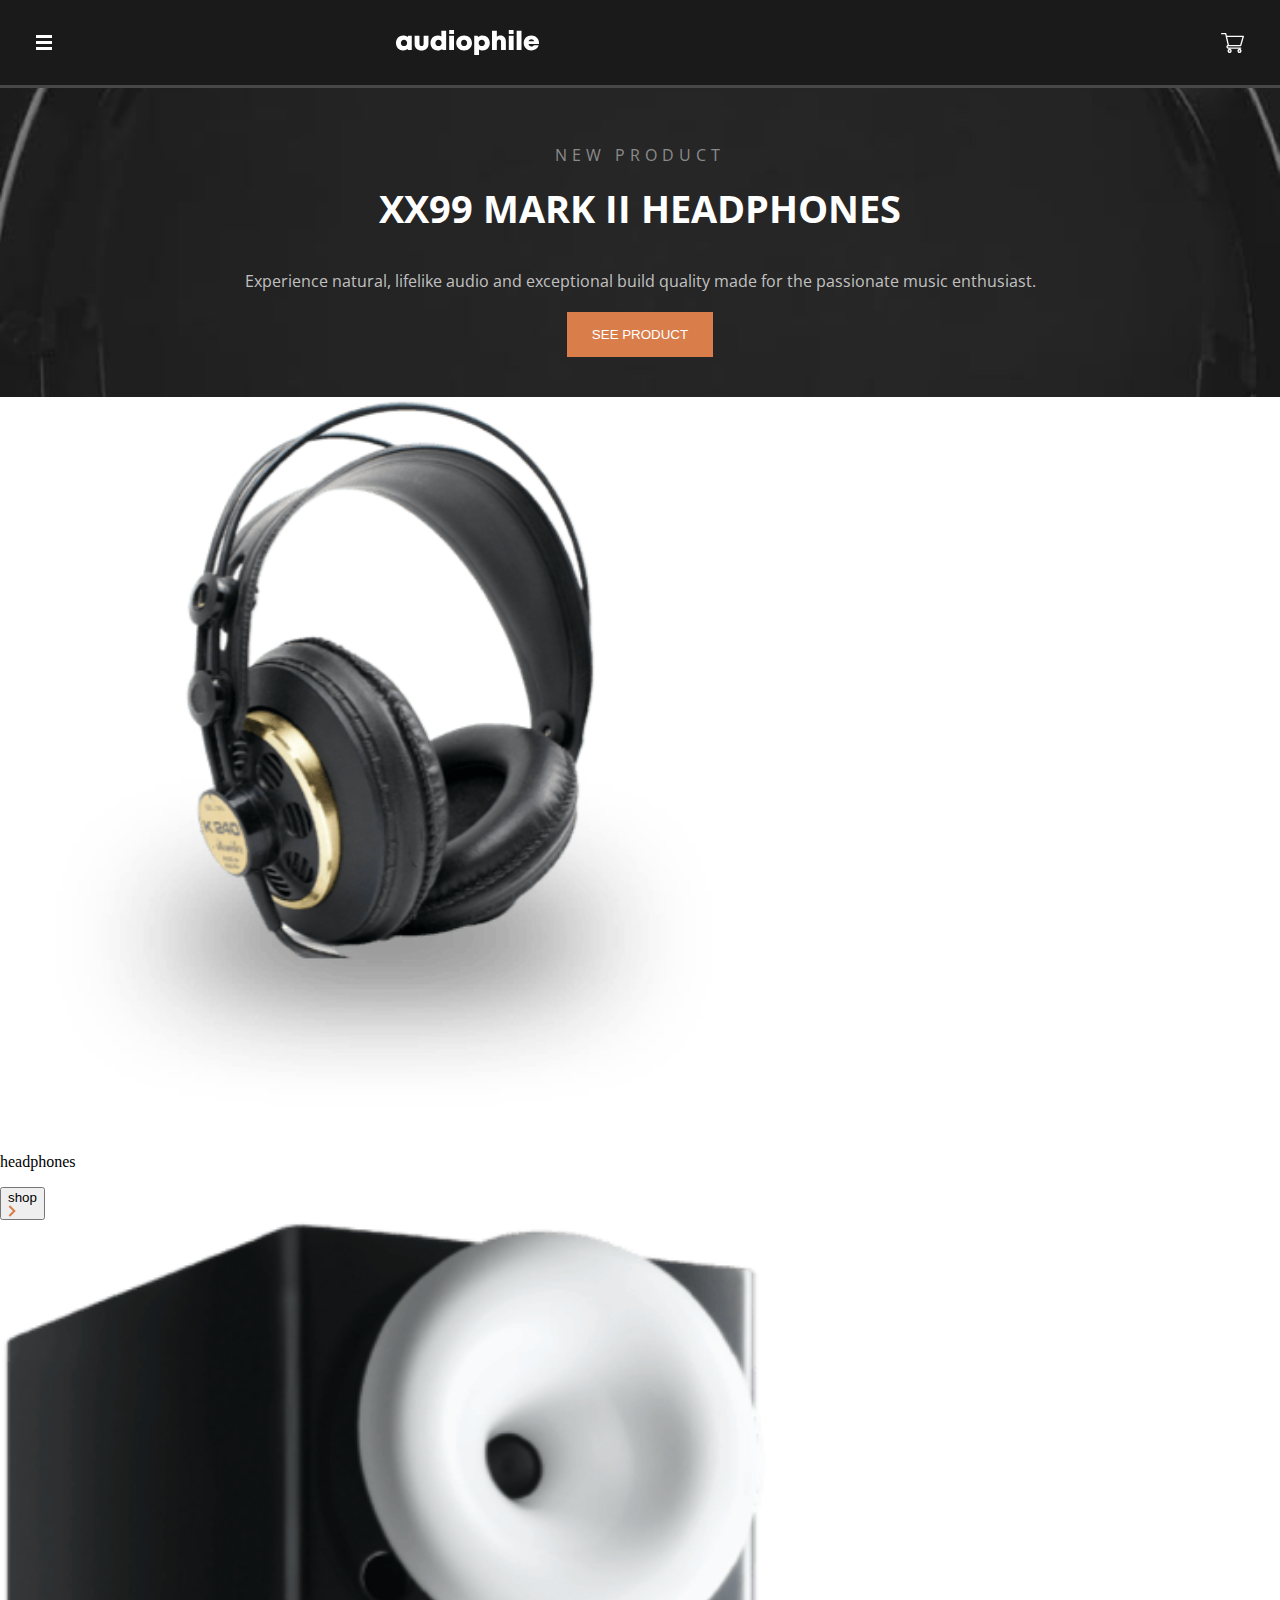
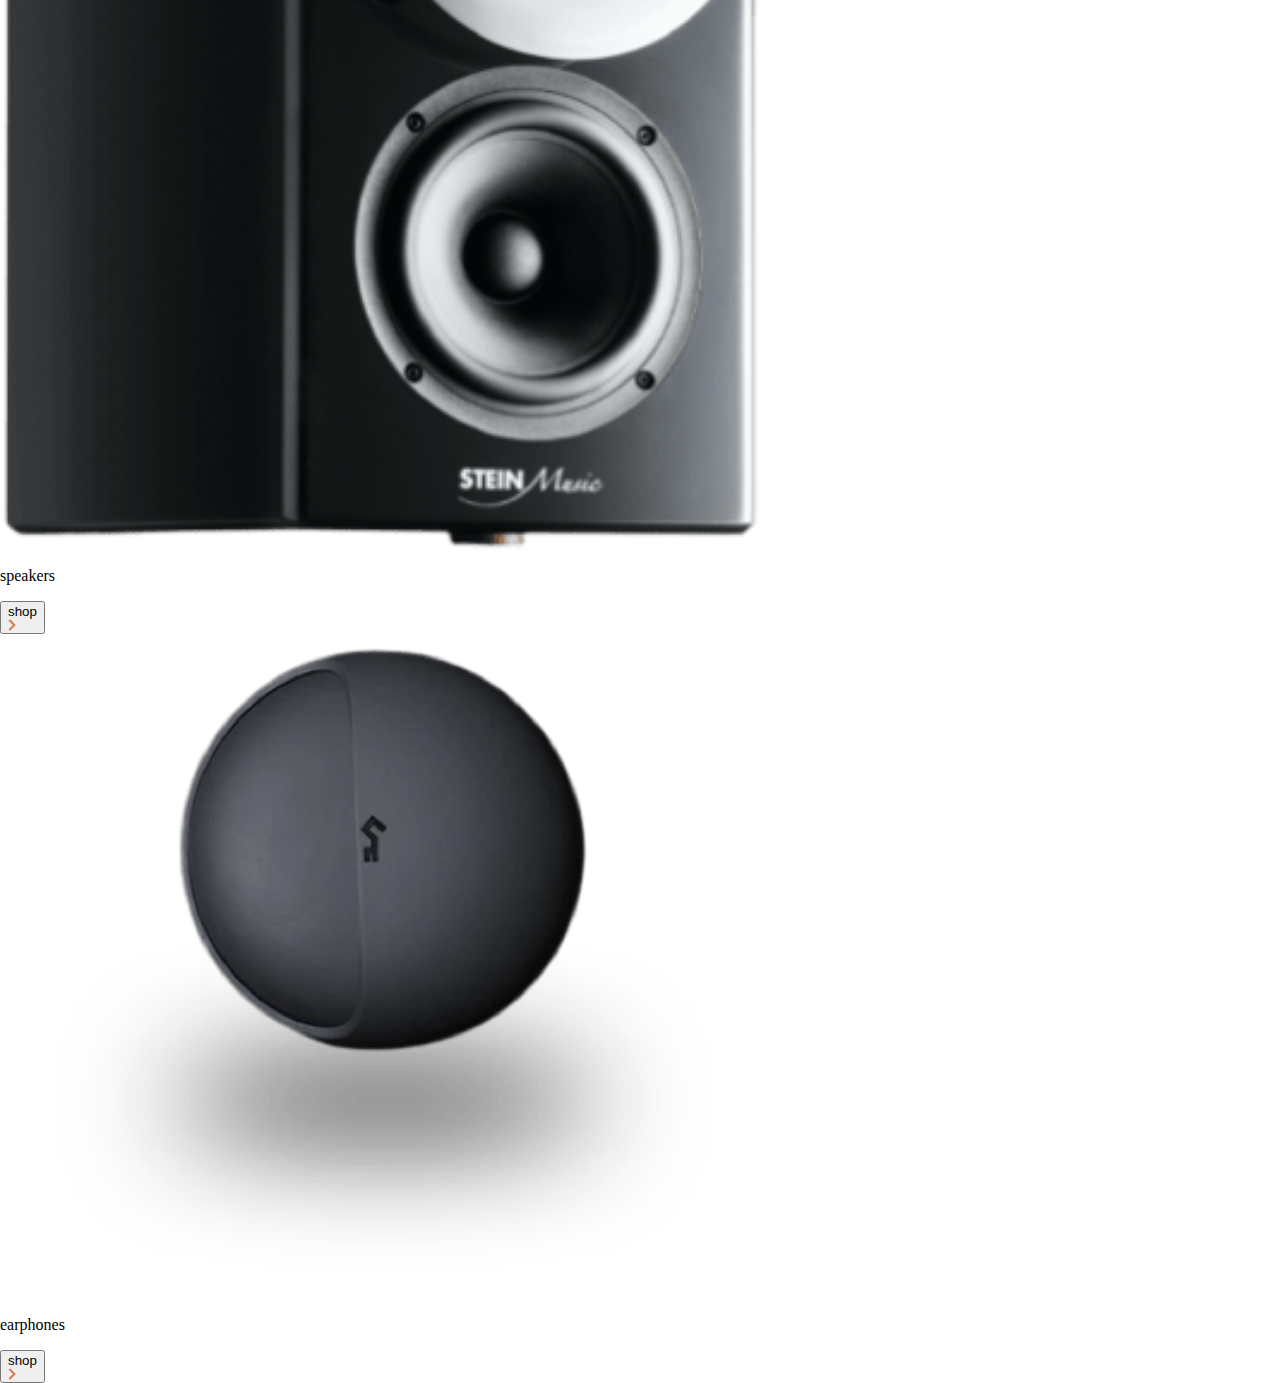
==== index.html @ 4e2f5079 "first commit" ====
<!DOCTYPE html>
<html lang="en">
<head>
    <meta charset="UTF-8">
    <meta name="viewport" content="width=device-width, initial-scale=1.0">
    <link href="./index.css" rel="stylesheet">
    <title>Audiophile e-commerce website</title>
</head>
<body>
    <div class="container">
        <div class="header">
            <button><img src="./starter-code/assets/shared/tablet/icon-hamburger.svg"/></button>
            <img src="./starter-code/assets/shared/desktop/logo.svg" class="header__logo" alt="the logo of the company - text Audiophile"/>
            <nav class="websiteMenu">
                <ul class="websiteMenu__menuList">
                  <li><a href="#">home</a></li>
                  <li><a href="#">headphones</a></li>
                  <li><a href="#">speakers</a></li>
                  <li><a href="#">earphones</a></li>
                </ul>
            </nav>
            <button><img src="./starter-code/assets/shared/desktop/icon-cart.svg"/></button>
        </div>
        <div class="Headphone">
            <div class="textPart">
                <p class="textPart__definition">new product</p>
                <h1 class="textPart__productName">XX99 Mark II Headphones</h1>
                <p class="textPart__productDescription">Experience natural, lifelike audio and exceptional build quality made for the passionate music enthusiast.</p>
                <button class="textPart__buttonSeeProduct">see product</button>
            </div>
        </div>
        <div class="HeadphonesSpeakersEarphones">
            <div class="item">
                <img class="item__photo" src="./starter-code/assets/shared/desktop/image-category-thumbnail-headphones.png" alt="the image of one black headphones product"/>
                <p>headphones</p>
                <button>shop <img src="./starter-code/assets/shared/desktop/icon-arrow-right.svg" alt="the icon arrow right for the button shop"/></button>
            </div>
            <div class="item">
                <img class="item__photo" src="./starter-code/assets/home/mobile/image-speaker-zx9.png" alt="the image of one black speaker product"/>
                <p>speakers</p>
                <button>shop <img src="./starter-code/assets/shared/desktop/icon-arrow-right.svg" alt="the icon arrow right for the button shop"/></button>
            </div>
            <div class="item">
                <img class="item__photo" src="./starter-code/assets/shared/desktop/image-category-thumbnail-earphones.png" alt="the image of one black earphone product"/>
                <p>earphones</p>
                <button>shop <img src="./starter-code/assets/shared/desktop/icon-arrow-right.svg" alt="the icon arrow right for the button shop"/></button>
            </div>

        </div>










    </div>
    
</body>
</html>
---- index.css ----
@import url('https://fonts.googleapis.com/css2?family=Kumbh+Sans:wght@400;700&family=Open+Sans:wght@300&display=swap');
@import url('https://fonts.googleapis.com/css2?family=Kumbh+Sans:wght@400;700&family=Open+Sans:wght@700&display=swap');

body { 
    margin: 0px;
    padding: 0px;  
}

div {
    box-sizing: border-box;   
}

img {
  display: block;
  max-width: 100%;
}

.header {
    display: flex;
    flex-direction: row;
    align-items: center;
    justify-content: space-between;
    max-width: 100%;
    border-bottom: solid ;
    border-color: #ffffff33;
    padding: 30px;
    background-color:#1a1a1a;
}

.header > button {
    border: none;
    background: none;
}

.container {
    width: 100%;
    margin: 0 auto;

}

.Headphone {
    background-color:#1a1a1a;
    background-image: url("./starter-code/assets/home/mobile/image-header.jpg");
    background-position: center;
    background-size: 100%;
    background-repeat: no-repeat;
}

.websiteMenu__menuList {
    display: none;
}

.textPart {
    display: flex;
    flex-direction: column;
    align-items: center;
    color: white;
    font-family: 'Open Sans', sans-serif;
    padding: 40px;
}

.textPart__definition {
    text-transform: uppercase;
    font-family: 'Open Sans', sans-serif;
    color: #ffffff78;
    letter-spacing: 5px;
}

.textPart__productName {
    font-size: 38px;
    text-align: center;
    font-family: 'Open Sans', sans-serif;
    margin: 0px;
    margin-bottom: 20px;
    text-transform: uppercase;
}

.textPart__productDescription {
    text-align: center;
    color:#ffffffba;
    margin-bottom: 20px;
}

.textPart__buttonSeeProduct {
    padding: 15px  25px;
    background-color: rgb(217 125 74);
    color: white;
    border: none;
    text-transform: uppercase;
    
}

.item__photo {
    width: 60%;
   
}
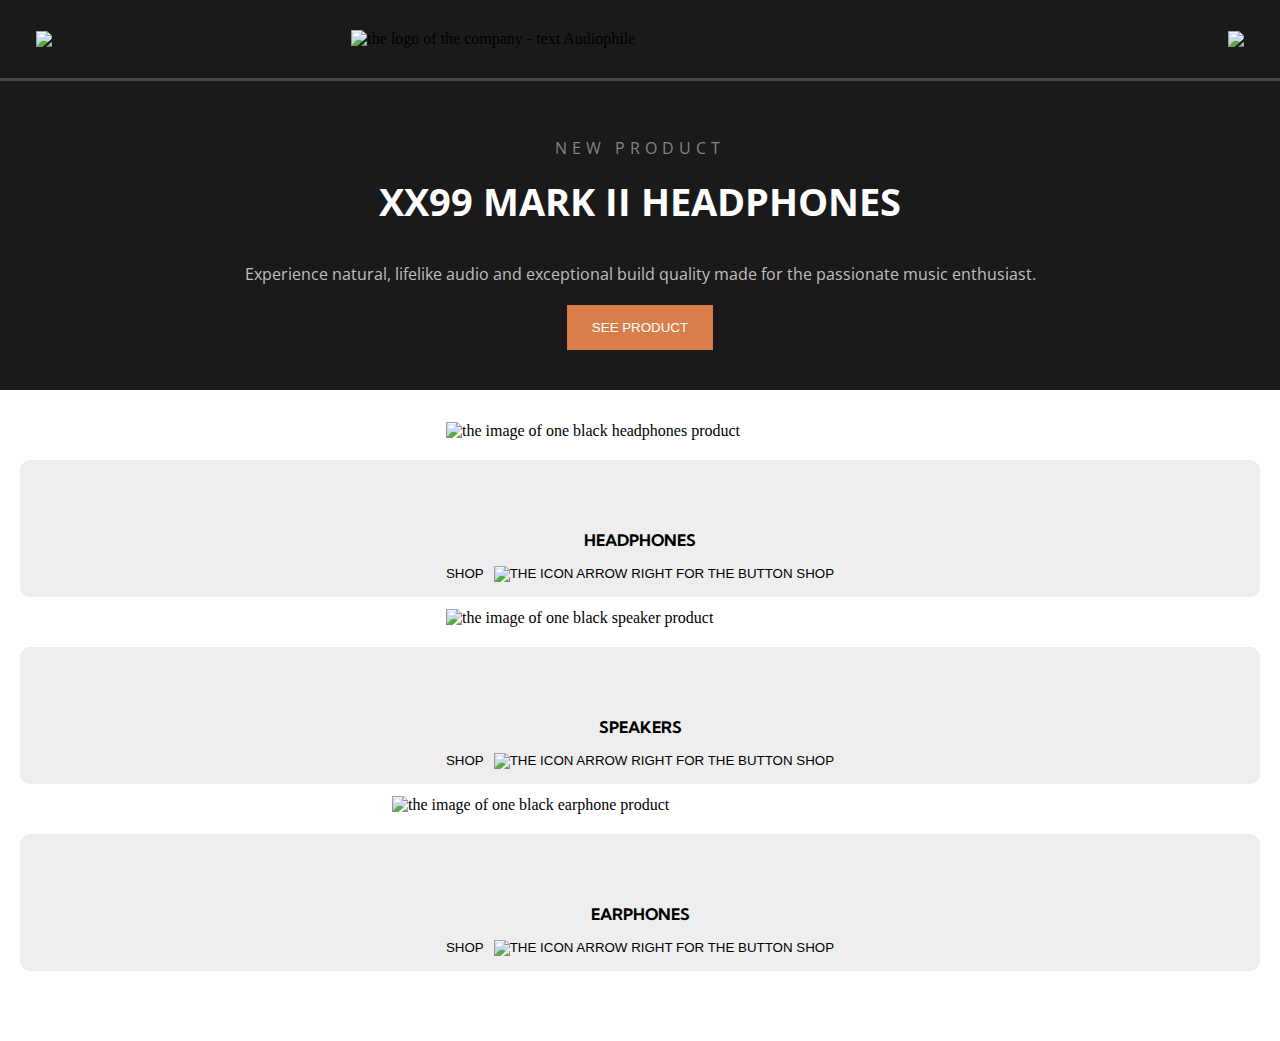
==== commit 7e09f6af: "add new part of page" ====
--- a/index.html
+++ b/index.html
@@ -31,19 +31,25 @@
         </div>
         <div class="HeadphonesSpeakersEarphones">
             <div class="item">
-                <img class="item__photo" src="./starter-code/assets/shared/desktop/image-category-thumbnail-headphones.png" alt="the image of one black headphones product"/>
-                <p>headphones</p>
-                <button>shop <img src="./starter-code/assets/shared/desktop/icon-arrow-right.svg" alt="the icon arrow right for the button shop"/></button>
+                <a class="productLink">
+                    <img class="item__photo" src="./starter-code/assets/shared/desktop/image-category-thumbnail-headphones.png" alt="the image of one black headphones product"/>
+                    <p class="item__name">headphones</p>
+                    <button class="item__button"><span>shop</span> <img src="./starter-code/assets/shared/desktop/icon-arrow-right.svg" alt="the icon arrow right for the button shop"/></button>
+                </a>
             </div>
             <div class="item">
-                <img class="item__photo" src="./starter-code/assets/home/mobile/image-speaker-zx9.png" alt="the image of one black speaker product"/>
-                <p>speakers</p>
-                <button>shop <img src="./starter-code/assets/shared/desktop/icon-arrow-right.svg" alt="the icon arrow right for the button shop"/></button>
+                <a class="productLink">
+                    <img class="item__photo" src="./starter-code/assets/shared/desktop/image-category-thumbnail-speakers.png" alt="the image of one black speaker product"/>
+                    <p class="item__name">speakers</p>
+                    <button class="item__button"><span>shop</span> <img src="./starter-code/assets/shared/desktop/icon-arrow-right.svg" alt="the icon arrow right for the button shop"/></button>
+                </a>
             </div>
             <div class="item">
-                <img class="item__photo" src="./starter-code/assets/shared/desktop/image-category-thumbnail-earphones.png" alt="the image of one black earphone product"/>
-                <p>earphones</p>
-                <button>shop <img src="./starter-code/assets/shared/desktop/icon-arrow-right.svg" alt="the icon arrow right for the button shop"/></button>
+                <a class="item__productLink">
+                    <img class="item__photo" src="./starter-code/assets/shared/desktop/image-category-thumbnail-earphones.png" alt="the image of one black earphone product"/>
+                    <p class="item__name">earphones</p>
+                    <button class="item__button"><span>shop</span> <img src="./starter-code/assets/shared/desktop/icon-arrow-right.svg" alt="the icon arrow right for the button shop"/></button>
+                </a>
             </div>
 
         </div>
--- a/index.css
+++ b/index.css
@@ -91,8 +91,52 @@
 }
 
 .item__photo {
-    width: 60%;
+    width: 40%;
+    position: absolute;
+    top: -28%;
    
 }
 
+.item {
+    display: flex;
+    flex-direction: column;
+    align-items: center;
+    padding: 50px;
+    padding-bottom: 15px;
+    background-color: rgb(238 238 238);
+    margin: 50px 0px;
+    border-radius: 10px;
+    position: relative;
+}
 
+.item__name {
+    width: 100%;
+    text-align: center;
+    font-family: 'Kumbh Sans', sans-serif;
+    font-weight: 700;
+    text-transform: uppercase;
+    margin-top: 20px;
+}
+
+.item__button {
+    display: flex;
+    background: none;
+    border: none;
+    text-transform: uppercase;
+    padding: 0px;
+}
+
+
+.HeadphonesSpeakersEarphones {
+    padding: 20px;
+}
+
+.item__productLink {
+    display: flex;
+    flex-direction: column;
+    align-items: center;
+}
+
+.item__button > span {
+    margin-right: 10px;
+}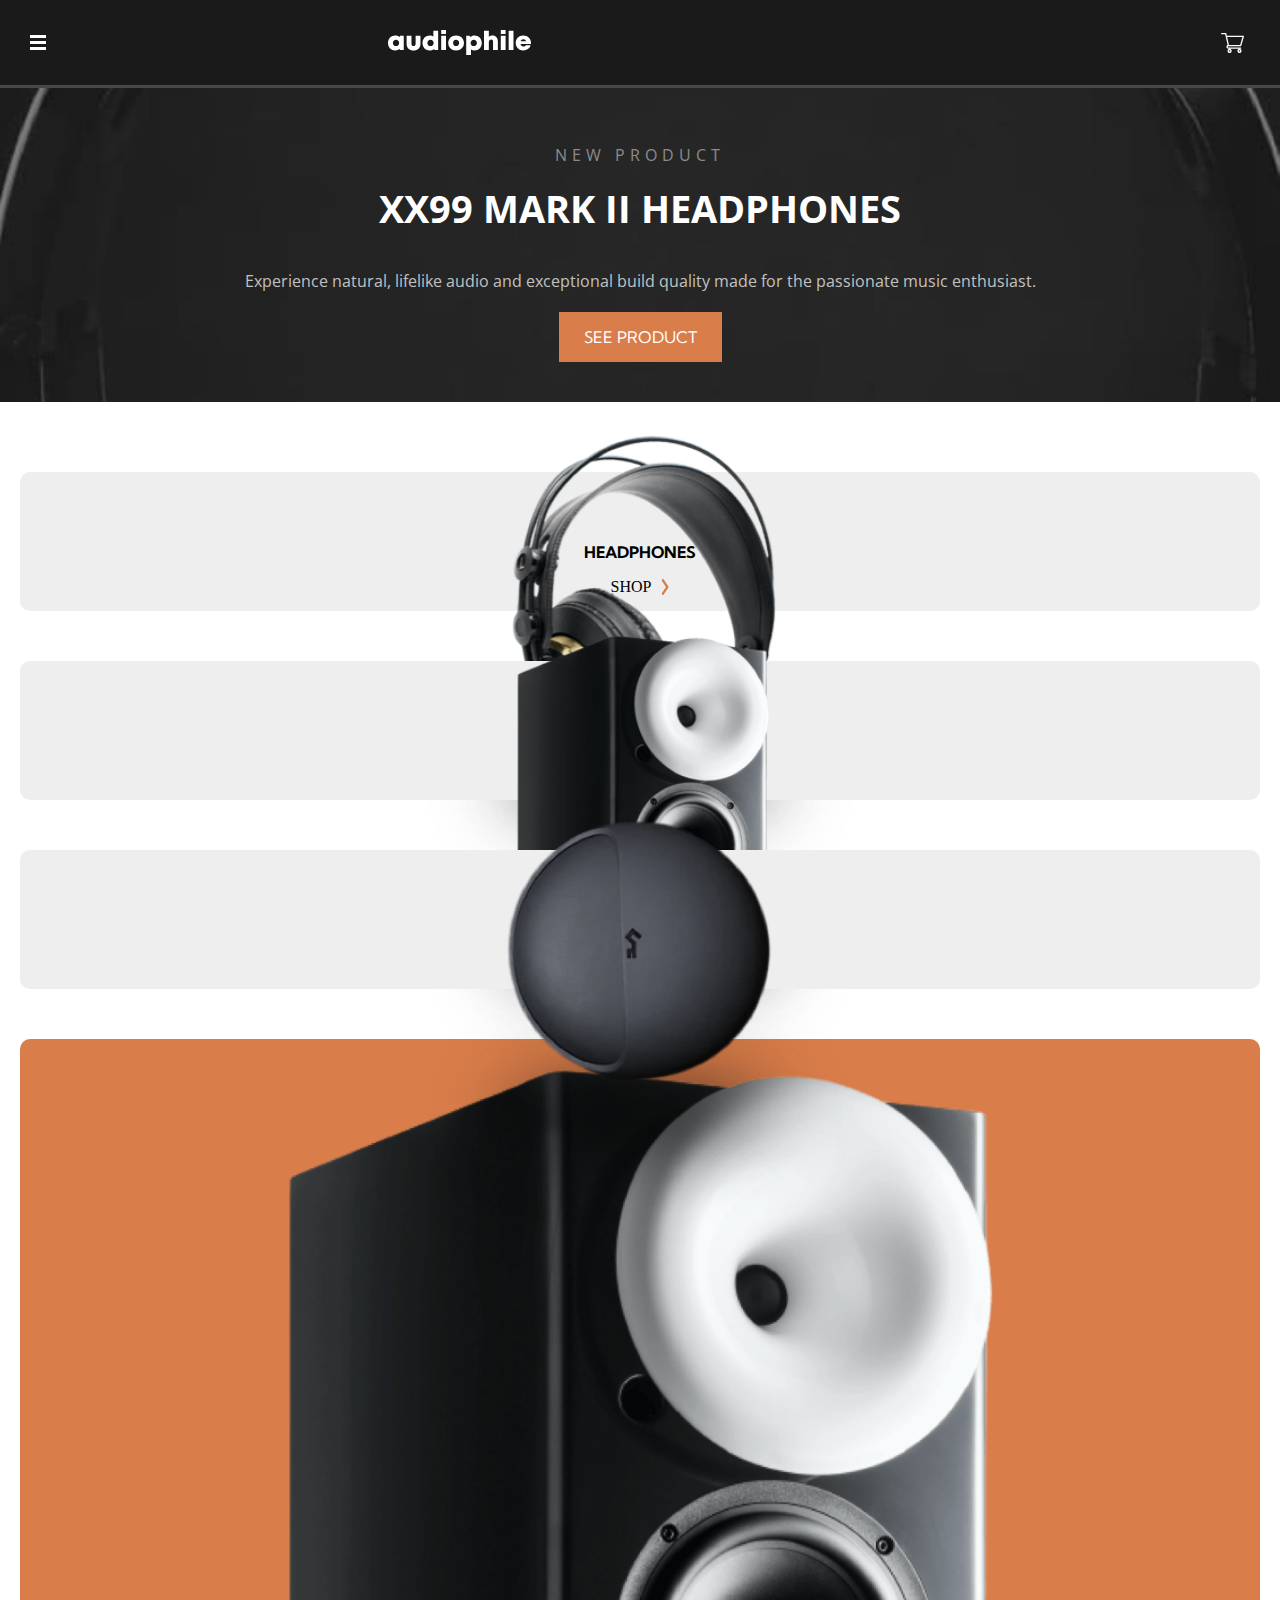
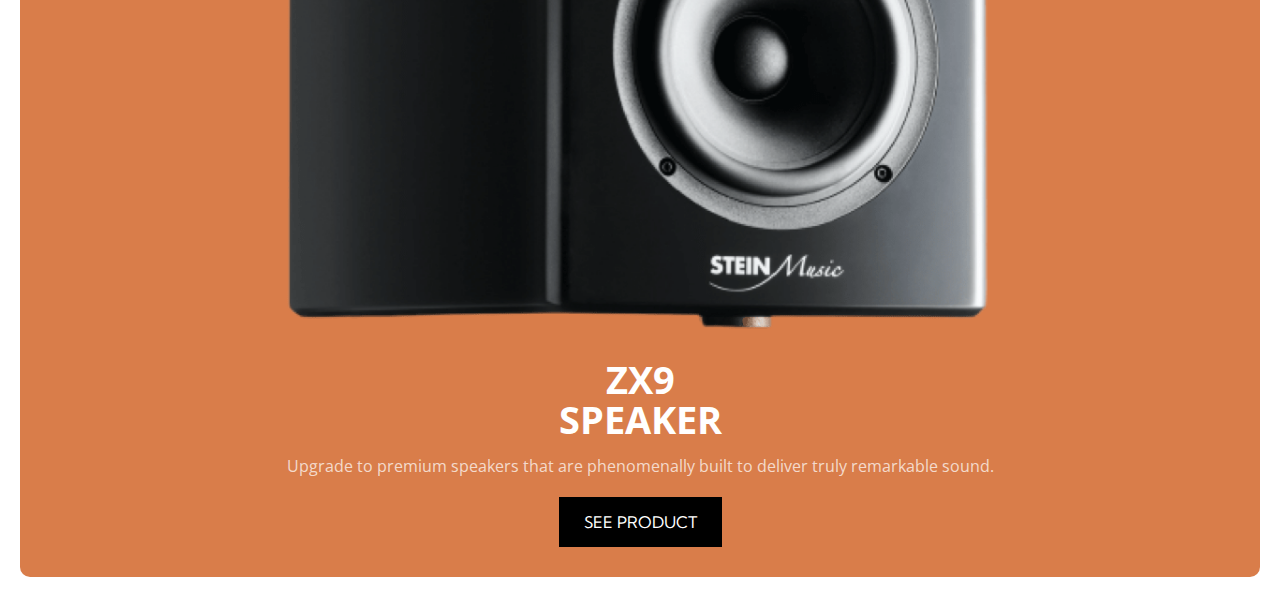
==== commit e6ce7b24: "add html and css part" ====
--- a/index.html
+++ b/index.html
@@ -9,8 +9,8 @@
 <body>
     <div class="container">
         <div class="header">
-            <button><img src="./starter-code/assets/shared/tablet/icon-hamburger.svg"/></button>
-            <img src="./starter-code/assets/shared/desktop/logo.svg" class="header__logo" alt="the logo of the company - text Audiophile"/>
+            <a><img src="./assets/shared/tablet/icon-hamburger.svg"/></a>
+            <img src="./assets/shared/desktop/logo.svg" class="header__logo" alt="the logo of the company - text Audiophile"/>
             <nav class="websiteMenu">
                 <ul class="websiteMenu__menuList">
                   <li><a href="#">home</a></li>
@@ -19,50 +19,48 @@
                   <li><a href="#">earphones</a></li>
                 </ul>
             </nav>
-            <button><img src="./starter-code/assets/shared/desktop/icon-cart.svg"/></button>
+            <button><img src="./assets/shared/desktop/icon-cart.svg"/></button>
         </div>
         <div class="Headphone">
             <div class="textPart">
                 <p class="textPart__definition">new product</p>
                 <h1 class="textPart__productName">XX99 Mark II Headphones</h1>
                 <p class="textPart__productDescription">Experience natural, lifelike audio and exceptional build quality made for the passionate music enthusiast.</p>
-                <button class="textPart__buttonSeeProduct">see product</button>
+                <a class="textPart__buttonSeeProduct">see product</a>
             </div>
         </div>
         <div class="HeadphonesSpeakersEarphones">
             <div class="item">
-                <a class="productLink">
-                    <img class="item__photo" src="./starter-code/assets/shared/desktop/image-category-thumbnail-headphones.png" alt="the image of one black headphones product"/>
+                <a class="item__productLink">
+                    <img class="item__photo" src="./assets/shared/desktop/image-category-thumbnail-headphones.png" alt="the image of one black headphones product"/>
                     <p class="item__name">headphones</p>
-                    <button class="item__button"><span>shop</span> <img src="./starter-code/assets/shared/desktop/icon-arrow-right.svg" alt="the icon arrow right for the button shop"/></button>
-                </a>
-            </div>
-            <div class="item">
-                <a class="productLink">
-                    <img class="item__photo" src="./starter-code/assets/shared/desktop/image-category-thumbnail-speakers.png" alt="the image of one black speaker product"/>
-                    <p class="item__name">speakers</p>
-                    <button class="item__button"><span>shop</span> <img src="./starter-code/assets/shared/desktop/icon-arrow-right.svg" alt="the icon arrow right for the button shop"/></button>
+                    <a class="item__button"><span>shop</span> <img src="./assets/shared/desktop/icon-arrow-right.svg" alt="the icon arrow right for the button shop"/></a>
                 </a>
             </div>
             <div class="item">
                 <a class="item__productLink">
-                    <img class="item__photo" src="./starter-code/assets/shared/desktop/image-category-thumbnail-earphones.png" alt="the image of one black earphone product"/>
+                    <img class="item__photo" src="./assets/shared/desktop/image-category-thumbnail-speakers.png" alt="the image of one black speaker product"/>
+                    <p class="item__name">speakers</p>
+                    <a class="item__button"><span>shop</span> <img src="./assets/shared/desktop/icon-arrow-right.svg" alt="the icon arrow right for the button shop"/></a>
+                </a>
+            </div>
+            <div class="item">
+                <a class="item__productLink">
+                    <img class="item__photo" src="./assets/shared/desktop/image-category-thumbnail-earphones.png" alt="the image of one black earphone product"/>
                     <p class="item__name">earphones</p>
-                    <button class="item__button"><span>shop</span> <img src="./starter-code/assets/shared/desktop/icon-arrow-right.svg" alt="the icon arrow right for the button shop"/></button>
+                    <a class="item__button"><span>shop</span> <img src="./assets/shared/desktop/icon-arrow-right.svg" alt="the icon arrow right for the button shop"/></a>
+                </a>
+            </div>
+            <div class="speaker">
+                <a class="speaker__zx9speaker">
+                    <img class="speaker__photo" src="./assets/home/desktop/image-speaker-zx9.png" alt="the big image of product - zx9 speaker"/>
+                    <h1 class="speaker__name">zx9 <br/> speaker</h1>
+                    <p class="speaker__productDescription">Upgrade to premium speakers that are phenomenally built to deliver truly remarkable sound.</p>
+                    <span class="speaker__buttonSeeProduct">see product</span>
                 </a>
             </div>
 
         </div>
-
-
-
-
-
-
-
-
-
-
     </div>
     
 </body>
--- a/index.css
+++ b/index.css
@@ -40,7 +40,7 @@
 
 .Headphone {
     background-color:#1a1a1a;
-    background-image: url("./starter-code/assets/home/mobile/image-header.jpg");
+    background-image: url("./assets/home/mobile/image-header.jpg");
     background-position: center;
     background-size: 100%;
     background-repeat: no-repeat;
@@ -83,6 +83,7 @@
 
 .textPart__buttonSeeProduct {
     padding: 15px  25px;
+    font-family: 'Kumbh Sans', sans-serif ;
     background-color: rgb(217 125 74);
     color: white;
     border: none;
@@ -139,4 +140,55 @@
 
 .item__button > span {
     margin-right: 10px;
+}
+
+.speaker__photo {
+    width: 60%;
+    margin-bottom: 30px;
+    
+}
+
+.speaker__zx9speaker {
+    display: flex;
+    flex-direction: column;
+    align-items: center;
+    background-color: rgb(217 125 74) ;
+    color: white;
+    font-family: 'Open Sans', sans-serif;
+    padding: 30px;
+    border-radius: 10px;
+    background-image: url(./assets/home/desktop/pattern-circles.svg);
+    background-position: center 300%;
+    background-repeat: no-repeat;
+    background-size: 167%;
+}
+
+.speaker__name {
+    font-size: 38px;
+    line-height: 40px;
+    text-align: center;
+    font-family: 'Open Sans', sans-serif;
+    margin: 0px;
+    margin-bottom: 20px;
+    text-transform: uppercase;
+    margin: 0px;
+}
+
+.speaker__productDescription {
+    text-align: center;
+    color:#ffffffba;
+    margin-bottom: 20px;
+
+}
+
+
+.speaker__buttonSeeProduct {
+    padding: 15px  25px;
+    background-color: black;
+    color: white;
+    border: none;
+    text-transform: uppercase;
+    font-family: 'Kumbh Sans', sans-serif;
+
+
 }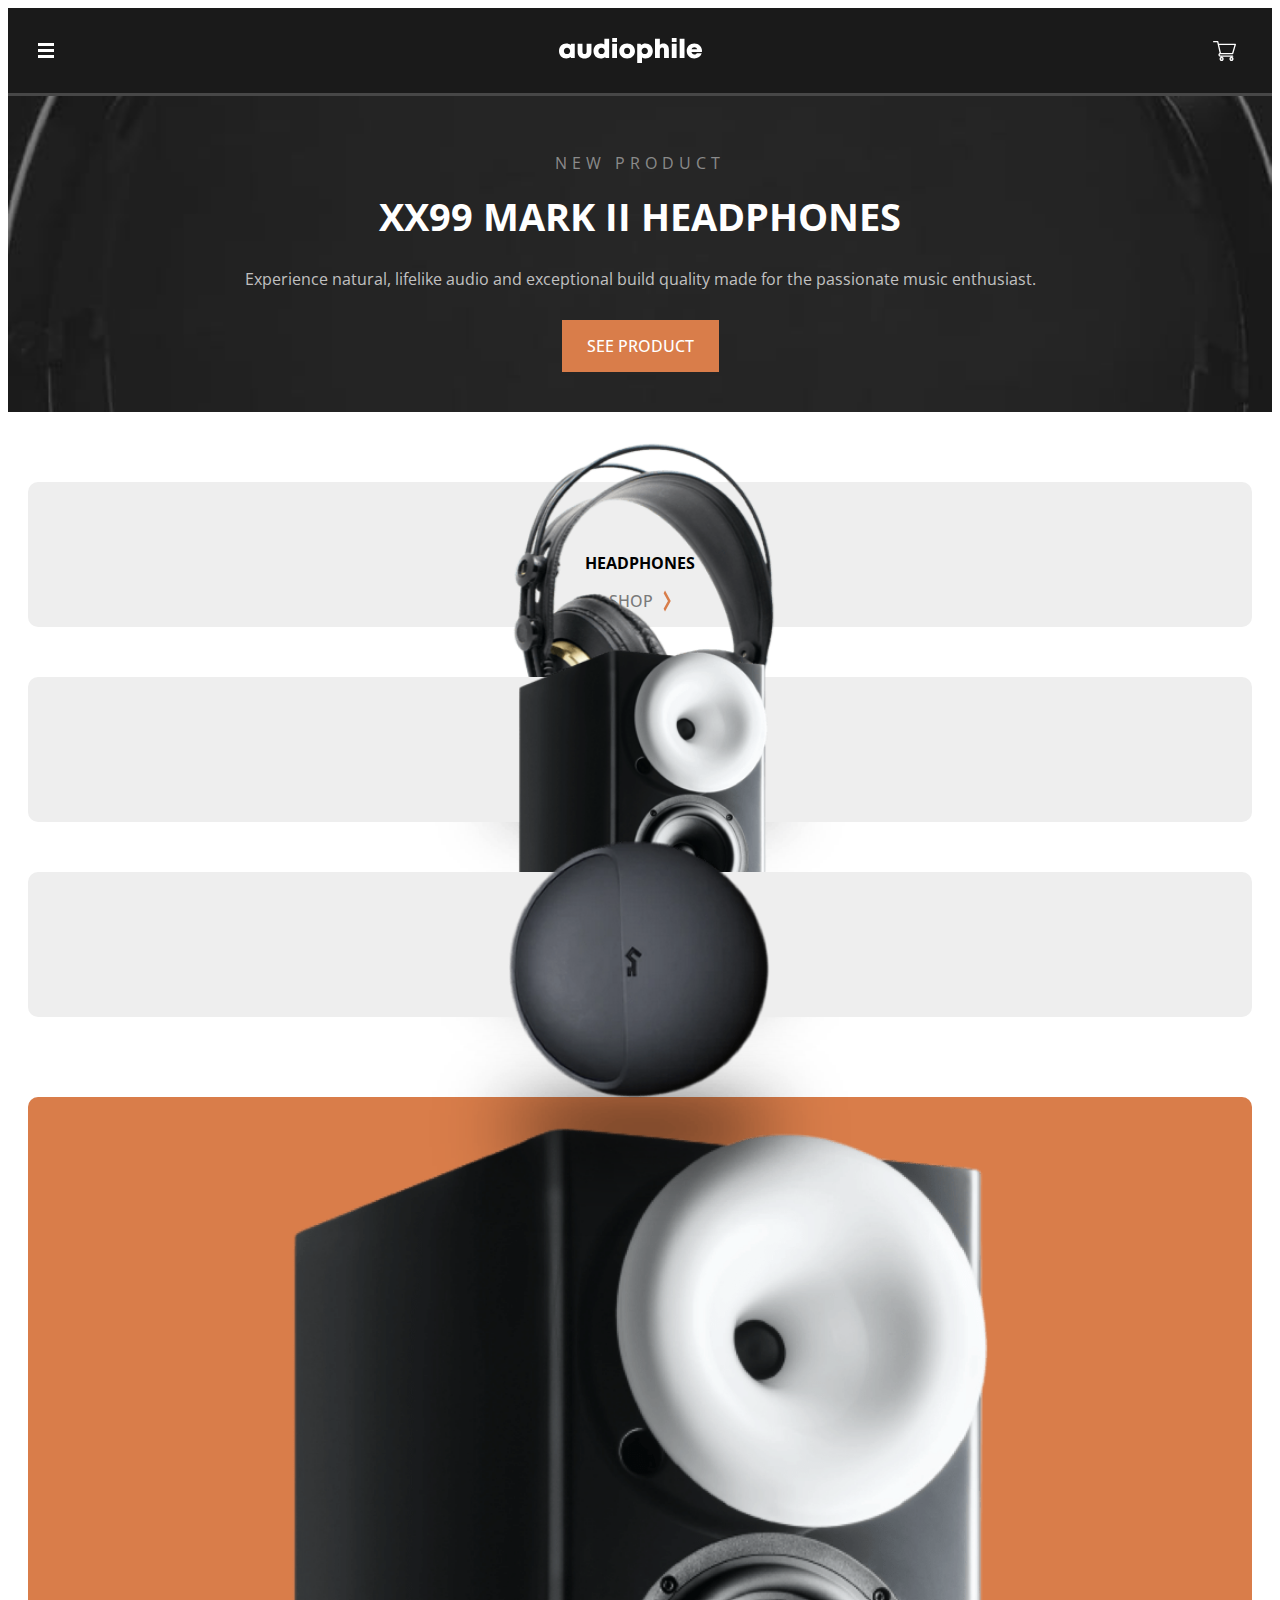
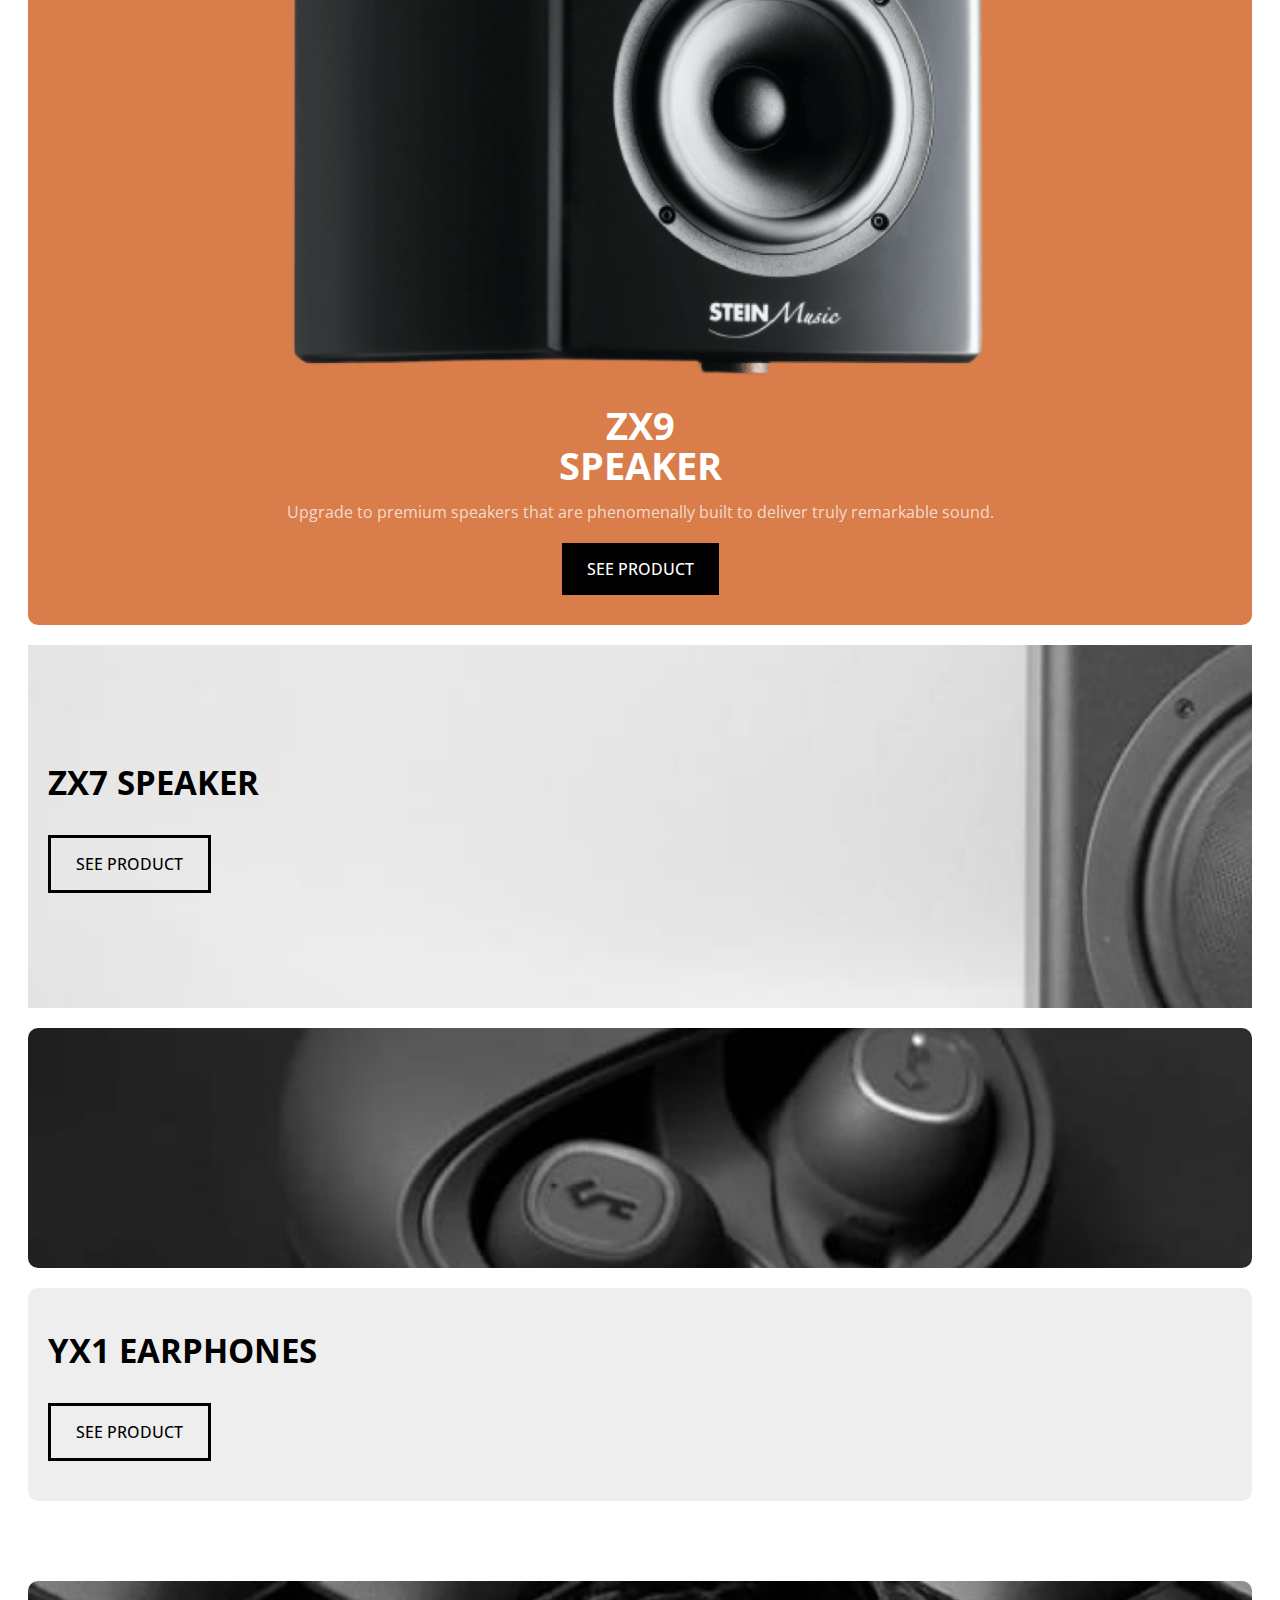
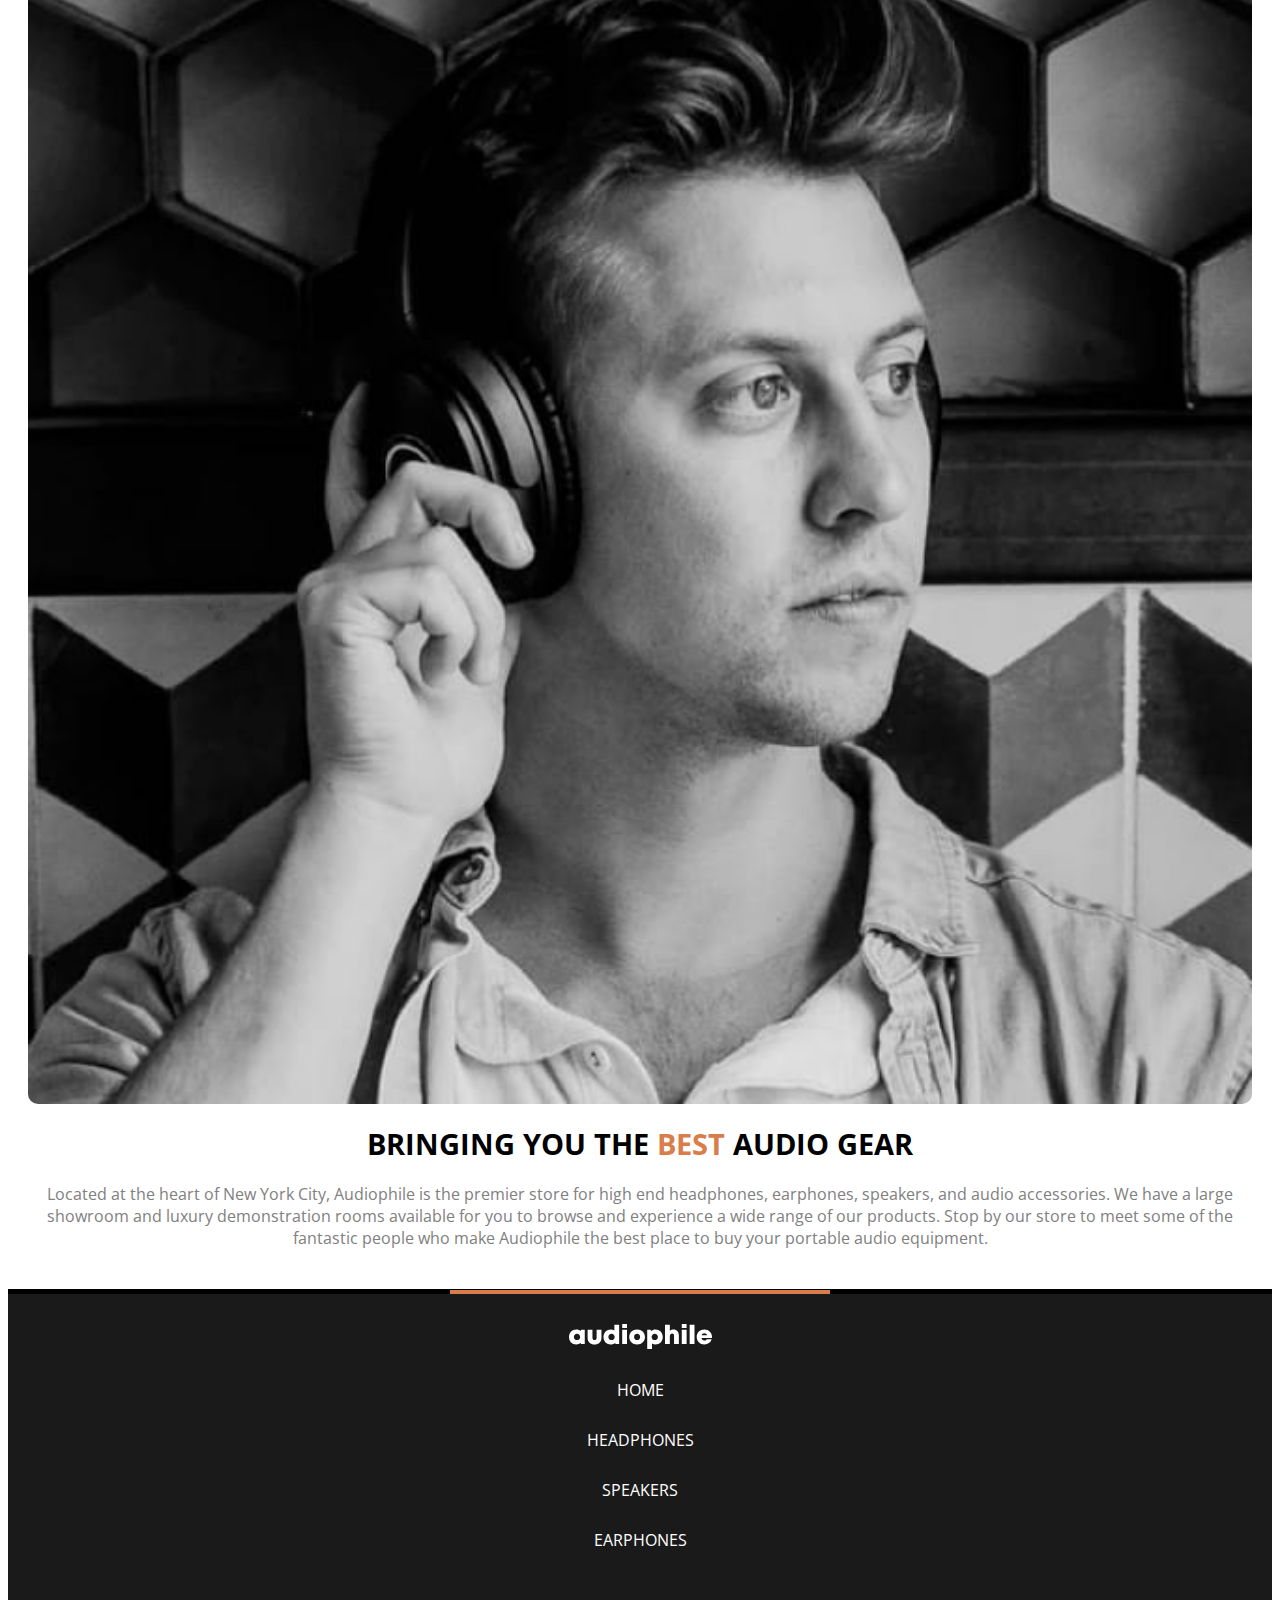
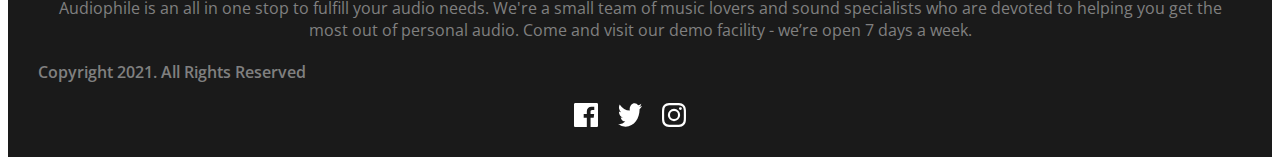
==== commit c36faea2: "finish website mobile version" ====
--- a/index.html
+++ b/index.html
@@ -10,7 +10,69 @@
     <div class="container">
         <div class="header">
             <a><img src="./assets/shared/tablet/icon-hamburger.svg"/></a>
-            <img src="./assets/shared/desktop/logo.svg" class="header__logo" alt="the logo of the company - text Audiophile"/>
+            <a><img src="./assets/shared/desktop/logo.svg" class="header__logo" alt="the logo of the company - text Audiophile"/></a>
+            <button><img src="./assets/shared/desktop/icon-cart.svg"/></button>
+        </div>
+        <div class="newProduct">
+            <div class="textPart">
+                <p class="textPart__definition">new product</p>
+                <h1 class="textPart__productName">XX99 Mark II Headphones</h1>
+                <p class="textPart__productDescription">Experience natural, lifelike audio and exceptional build quality made for the passionate music enthusiast.</p>
+                <a class="shopButton">see product</a>
+            </div>
+        </div>
+        <div class="listOfProducts">
+            <div class="listOfProducts__container listOfProducts__container--normalSpacing productPreview">
+                <a class="productPreview__container">
+                    <img class="productPreview__photo" src="./assets/shared/desktop/image-category-thumbnail-headphones.png" alt="the image of one black headphones product"/>
+                    <p class="productPreview__name">headphones</p>
+                    <span class="shopButton productPreview__shopButton"><span>shop</span> <img src="./assets/shared/desktop/icon-arrow-right.svg" alt="the icon arrow right for the button shop"/></span>
+                </a>
+            </div>
+            <div class="listOfProducts__container listOfProducts__container--normalSpacing productPreview">
+                <a class="productPreview__container">
+                    <img class="productPreview__photo" src="./assets/shared/desktop/image-category-thumbnail-speakers.png" alt="the image of one black speaker product"/>
+                    <p class="productPreview__name">speakers</p>
+                    <span class="shopButton productPreview__shopButton"><span>shop</span> <img src="./assets/shared/desktop/icon-arrow-right.svg" alt="the icon arrow right for the button shop"/></span>
+                </a>
+            </div>
+            <div class="listOfProducts__container listOfProducts__container--bigSpacing productPreview">
+                <a class="productPreview__container">
+                    <img class="productPreview__photo" src="./assets/shared/desktop/image-category-thumbnail-earphones.png" alt="the image of one black earphone product"/>
+                    <p class="productPreview__name">earphones</p>
+                    <span class="shopButton productPreview__shopButton"><span>shop</span> <img src="./assets/shared/desktop/icon-arrow-right.svg" alt="the icon arrow right for the button shop"/></span>
+                </a>
+            </div>
+            <div class="listOfProducts__container">
+                <a class="zx9speaker">
+                    <img class="zx9speaker__photo" src="./assets/home/desktop/image-speaker-zx9.png" alt="the big image of product - zx9 speaker"/>
+                    <span class="speakerzx9__name">zx9 <br/> speaker</span>
+                    <p class="speakerzx9__description">Upgrade to premium speakers that are phenomenally built to deliver truly remarkable sound.</p>
+                    <span class="shopButton speakerzx9__shopButton ">see product</span>
+                </a>
+            </div>
+            <div class="listOfProducts__container">
+                <a class="boughtarea boughtarea__big">
+                    <span class="boughtarea__name">zx7 speaker</span>
+                    <span class="shopButton boughtarea__shopButton">see product</span>
+                </a>
+            </div>
+            <div class="listOfProducts__container earphonesyx1"></div>  
+            <div class="listOfProducts__container listOfProducts__container--bigSpacing">
+                <a class="boughtarea">
+                    <span class="boughtarea__name">yx1 earphones</span>
+                    <span class="shopButton boughtarea__shopButton">see product</span>
+                </a>
+            </div>
+            <img class="listOfProducts__container" src="./assets/shared/mobile/image-best-gear.jpg" alt="advertisment black&white photo of the men wearing earphones"/>
+            <div class="listOfProducts__container aboutCompany">
+               <h3 class="aboutCompany__appeal">Bringing you the <span class="aboutCompany__appeal--best"> best</span> audio gear</h3> 
+               <p class="aboutCompany__description">Located at the heart of New York City, Audiophile is the premier store for high end headphones, earphones, speakers, and audio accessories. We have a large showroom and luxury demonstration rooms available for you to browse and experience a wide range of our products. Stop by our store to meet some of the fantastic people who make Audiophile the best place to buy your portable audio equipment.</p>
+            </div> 
+        </div>
+        <div class="contactInformation">
+            <div class="contactInformation__style"></div>
+            <a><img src="./assets/shared/desktop/logo.svg" class="contactInformation__logo" alt="the logo of the company - text Audiophile"/></a>
             <nav class="websiteMenu">
                 <ul class="websiteMenu__menuList">
                   <li><a href="#">home</a></li>
@@ -19,47 +81,15 @@
                   <li><a href="#">earphones</a></li>
                 </ul>
             </nav>
-            <button><img src="./assets/shared/desktop/icon-cart.svg"/></button>
-        </div>
-        <div class="Headphone">
-            <div class="textPart">
-                <p class="textPart__definition">new product</p>
-                <h1 class="textPart__productName">XX99 Mark II Headphones</h1>
-                <p class="textPart__productDescription">Experience natural, lifelike audio and exceptional build quality made for the passionate music enthusiast.</p>
-                <a class="textPart__buttonSeeProduct">see product</a>
+            <footer>
+                <p class="contactInformation__description">Audiophile is an all in one stop to fulfill your audio needs. We're a small team of music lovers and sound specialists who are devoted to helping you get the most out of personal audio. Come and visit our demo facility - we’re open 7 days a week.</p>
+                <p class="contactInformation__copyright">Copyright 2021. All Rights Reserved</p>
+            </footer>
+            <div class="contactInformation__socialMedias">
+                <a class="contactInformation__socialMedias contactInformation__socialMedias--facebook"><img src="./assets/shared/desktop/icon-facebook.svg" alt="the white Facebook icon"/></a>
+                <a class="contactInformation__socialMedias contactInformation__socialMedias--x"><img src="./assets/shared/desktop/icon-twitter.svg" alt="the white x icon"/></a>
+                <a class="contactInformation__socialMedias contactInformation__socialMedias--instagram"><img src="./assets/shared/desktop/icon-instagram.svg" alt="the white Instagram icon"/></a>
             </div>
-        </div>
-        <div class="HeadphonesSpeakersEarphones">
-            <div class="item">
-                <a class="item__productLink">
-                    <img class="item__photo" src="./assets/shared/desktop/image-category-thumbnail-headphones.png" alt="the image of one black headphones product"/>
-                    <p class="item__name">headphones</p>
-                    <a class="item__button"><span>shop</span> <img src="./assets/shared/desktop/icon-arrow-right.svg" alt="the icon arrow right for the button shop"/></a>
-                </a>
-            </div>
-            <div class="item">
-                <a class="item__productLink">
-                    <img class="item__photo" src="./assets/shared/desktop/image-category-thumbnail-speakers.png" alt="the image of one black speaker product"/>
-                    <p class="item__name">speakers</p>
-                    <a class="item__button"><span>shop</span> <img src="./assets/shared/desktop/icon-arrow-right.svg" alt="the icon arrow right for the button shop"/></a>
-                </a>
-            </div>
-            <div class="item">
-                <a class="item__productLink">
-                    <img class="item__photo" src="./assets/shared/desktop/image-category-thumbnail-earphones.png" alt="the image of one black earphone product"/>
-                    <p class="item__name">earphones</p>
-                    <a class="item__button"><span>shop</span> <img src="./assets/shared/desktop/icon-arrow-right.svg" alt="the icon arrow right for the button shop"/></a>
-                </a>
-            </div>
-            <div class="speaker">
-                <a class="speaker__zx9speaker">
-                    <img class="speaker__photo" src="./assets/home/desktop/image-speaker-zx9.png" alt="the big image of product - zx9 speaker"/>
-                    <h1 class="speaker__name">zx9 <br/> speaker</h1>
-                    <p class="speaker__productDescription">Upgrade to premium speakers that are phenomenally built to deliver truly remarkable sound.</p>
-                    <span class="speaker__buttonSeeProduct">see product</span>
-                </a>
-            </div>
-
         </div>
     </div>
     
--- a/index.css
+++ b/index.css
@@ -1,9 +1,7 @@
-@import url('https://fonts.googleapis.com/css2?family=Kumbh+Sans:wght@400;700&family=Open+Sans:wght@300&display=swap');
-@import url('https://fonts.googleapis.com/css2?family=Kumbh+Sans:wght@400;700&family=Open+Sans:wght@700&display=swap');
+@import url('https://fonts.googleapis.com/css2?family=Kumbh+Sans:wght@400;700&family=Open+Sans:wght@300;400;500;700&display=swap');
 
 body { 
-    margin: 0px;
-    padding: 0px;  
+    font-family: 'Open Sans', sans-serif;
 }
 
 div {
@@ -38,16 +36,13 @@
 
 }
 
-.Headphone {
+.newProduct{
     background-color:#1a1a1a;
     background-image: url("./assets/home/mobile/image-header.jpg");
     background-position: center;
     background-size: 100%;
     background-repeat: no-repeat;
-}
-
-.websiteMenu__menuList {
-    display: none;
+    margin-bottom: 50px;
 }
 
 .textPart {
@@ -55,13 +50,11 @@
     flex-direction: column;
     align-items: center;
     color: white;
-    font-family: 'Open Sans', sans-serif;
     padding: 40px;
 }
 
 .textPart__definition {
     text-transform: uppercase;
-    font-family: 'Open Sans', sans-serif;
     color: #ffffff78;
     letter-spacing: 5px;
 }
@@ -69,70 +62,84 @@
 .textPart__productName {
     font-size: 38px;
     text-align: center;
-    font-family: 'Open Sans', sans-serif;
     margin: 0px;
-    margin-bottom: 20px;
+    margin-bottom: 10px;
     text-transform: uppercase;
 }
 
 .textPart__productDescription {
     text-align: center;
     color:#ffffffba;
-    margin-bottom: 20px;
-}
-
-.textPart__buttonSeeProduct {
+    margin-bottom: 30px;
+}
+
+.shopButton {
     padding: 15px  25px;
-    font-family: 'Kumbh Sans', sans-serif ;
     background-color: rgb(217 125 74);
     color: white;
     border: none;
     text-transform: uppercase;
-    
-}
-
-.item__photo {
+    font-weight: 500;
+}
+
+.productPreview__photo {
     width: 40%;
     position: absolute;
     top: -28%;
    
 }
 
-.item {
-    display: flex;
-    flex-direction: column;
-    align-items: center;
-    padding: 50px;
+.productPreview {
+    display: flex;
+    flex-direction: column;
+    align-items: center;
+    padding-top: 50px;
     padding-bottom: 15px;
+    position: relative;
+    margin-bottom: 50px;
+}
+
+.listOfProducts__container {
+    width: 100%;
+    margin-bottom: 20px;
     background-color: rgb(238 238 238);
-    margin: 50px 0px;
     border-radius: 10px;
-    position: relative;
-}
-
-.item__name {
+}
+
+.listOfProducts__container--normalSpacing {
+    margin-bottom: 50px;
+}
+
+.listOfProducts__container--bigSpacing {
+    margin-bottom: 80px;
+}
+
+.productPreview__name {
     width: 100%;
     text-align: center;
-    font-family: 'Kumbh Sans', sans-serif;
     font-weight: 700;
     text-transform: uppercase;
     margin-top: 20px;
 }
 
-.item__button {
+.productPreview__shopButton {
     display: flex;
     background: none;
     border: none;
     text-transform: uppercase;
     padding: 0px;
-}
-
-
-.HeadphonesSpeakersEarphones {
+    color: rgb(122 122 122);
+}
+
+.shopButton > img {
+    margin-left: 10px;
+}
+
+.listOfProducts {
     padding: 20px;
 }
 
-.item__productLink {
+.productPreview__container {
     display: flex;
     flex-direction: column;
     align-items: center;
@@ -142,39 +149,38 @@
     margin-right: 10px;
 }
 
-.speaker__photo {
+.zx9speaker__photo {
     width: 60%;
     margin-bottom: 30px;
     
 }
 
-.speaker__zx9speaker {
+.zx9speaker {
     display: flex;
     flex-direction: column;
     align-items: center;
     background-color: rgb(217 125 74) ;
     color: white;
-    font-family: 'Open Sans', sans-serif;
     padding: 30px;
-    border-radius: 10px;
     background-image: url(./assets/home/desktop/pattern-circles.svg);
     background-position: center 300%;
     background-repeat: no-repeat;
     background-size: 167%;
-}
-
-.speaker__name {
+    border-radius: 10px;
+}
+
+.speakerzx9__name {
     font-size: 38px;
     line-height: 40px;
     text-align: center;
-    font-family: 'Open Sans', sans-serif;
     margin: 0px;
     margin-bottom: 20px;
     text-transform: uppercase;
     margin: 0px;
-}
-
-.speaker__productDescription {
+    font-weight: bold;
+}
+
+.speakerzx9__description {
     text-align: center;
     color:#ffffffba;
     margin-bottom: 20px;
@@ -182,13 +188,150 @@
 }
 
 
-.speaker__buttonSeeProduct {
+.speakerzx9__shopButton {
+    background-color: black;
+    color: white;
+}
+
+.boughtarea  {
+    display: flex;
+    flex-direction: column;
+    align-items: flex-start;
+    padding: 40px 20px;
+    color: black
+}
+
+.boughtarea__big {
+    padding: 115px 20px;
+    background-image: url(./assets/home/mobile/image-speaker-zx7.jpg);
+    background-position: center;
+    background-repeat: no-repeat;
+    background-size: 120%;
+    text-transform: uppercase;
+}
+
+.boughtarea__shopButton {
+    background: none;
+    color: black;
+    border: solid;
+    border-color: black;
+    text-transform: uppercase;
+}
+
+.boughtarea__name {
+    font-size: 35px;
+    margin-bottom: 10px;
+    text-transform: uppercase;
+    margin-bottom: 30px;
+    font-weight: bold;
+
+}
+
+.earphonesyx1 {
+    padding: 120px 0px;
+    background-image: url(./assets/home/mobile/image-earphones-yx1.jpg);
+    background-position: center;
+    background-repeat: no-repeat;
+    background-size: 120%;
+}
+
+
+.boughtarea__name {
+    font-size: 33px;
+    margin-bottom: 30px;
+    text-transform: uppercase;
+    font-weight: bold;     
+}
+
+
+.earphonesyx1__buttonSeeProduct{
     padding: 15px  25px;
-    background-color: black;
-    color: white;
-    border: none;
-    text-transform: uppercase;
-    font-family: 'Kumbh Sans', sans-serif;
-
-
-}+    background: none;
+    color: black;
+    border: solid;
+    border-color: black;
+    text-transform: uppercase;
+}
+
+
+.aboutCompany {
+   background: none;
+}
+
+.aboutCompany__appeal {
+    text-align: center;
+    margin: 0px;
+    margin-bottom: 20px;
+    text-transform: uppercase;
+    font-size: 29px;
+}
+
+.aboutCompany__appeal--best {
+    color: rgb(217 125 74) ;
+}
+
+.aboutCompany__description {
+    text-align: center;
+    color: grey;
+    margin-bottom: 20px;
+}
+
+.contactInformation {        
+    display: flex;
+    flex-direction: column;
+    align-items: center;
+    max-width: 100%;
+    border-top: 5px solid;
+    padding: 30px;
+    background-color:#1a1a1a;
+    border-image-slice: 1;
+    position: relative;
+}
+
+.websiteMenu__menuList {
+    display: flex;
+    flex-direction: column;
+    align-items: center;
+    color: white;
+    list-style-type: none;
+    padding: 0px;
+}
+
+.websiteMenu__menuList > li > a {
+    text-decoration: none;
+    color: white;
+    text-transform: uppercase;
+    line-height: 50px;
+}
+
+.contactInformation__description {
+    text-align: center;
+    color: grey;
+    margin-bottom: 20px;
+
+}
+
+.contactInformation__copyright {
+    color: grey;
+    margin-bottom: 20px;
+    font-weight: 600;
+
+}
+
+.contactInformation__socialMedias {
+    display: flex;
+}
+
+.contactInformation__socialMedias > a {
+    margin-right: 20px;
+
+}
+
+.contactInformation__style {
+    width: 30%;
+    background-color: rgb(217 125 74);
+    padding: 2px;
+    position: absolute;
+    top: -0.9%;
+}
+
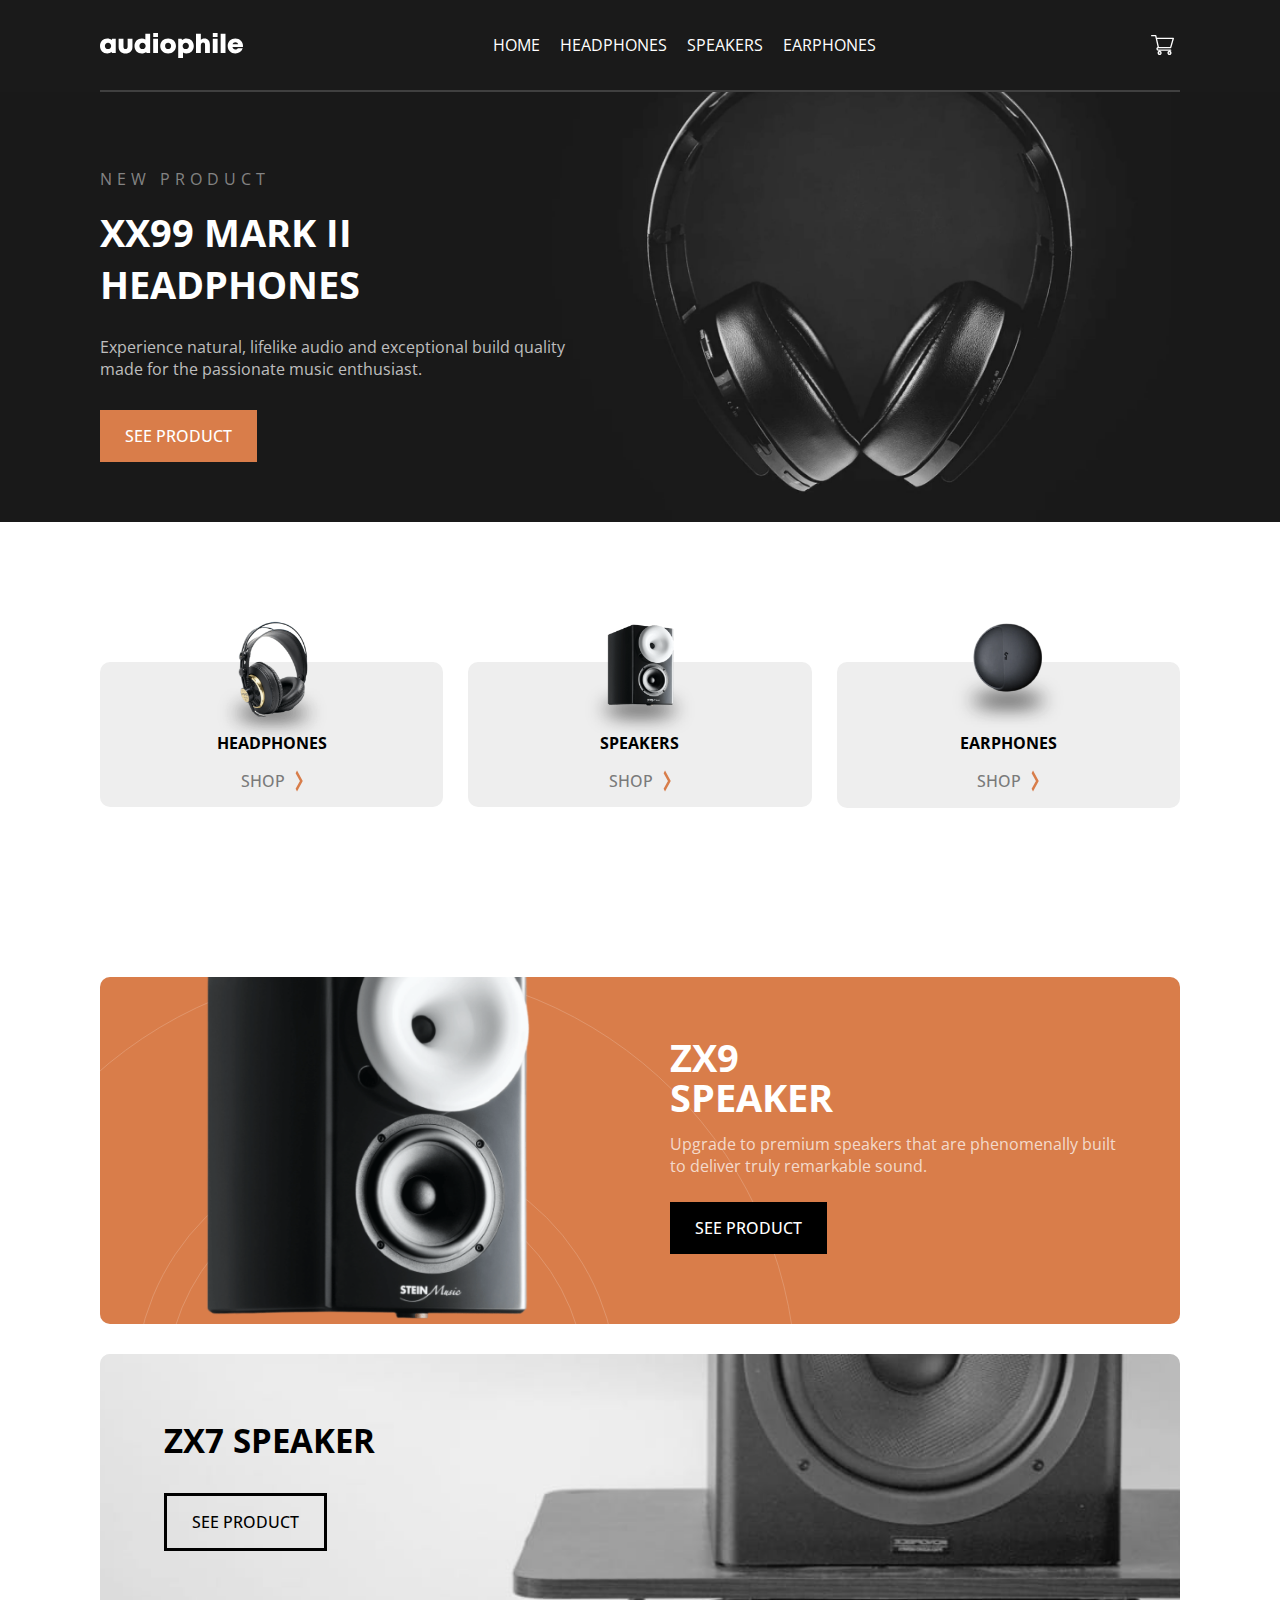
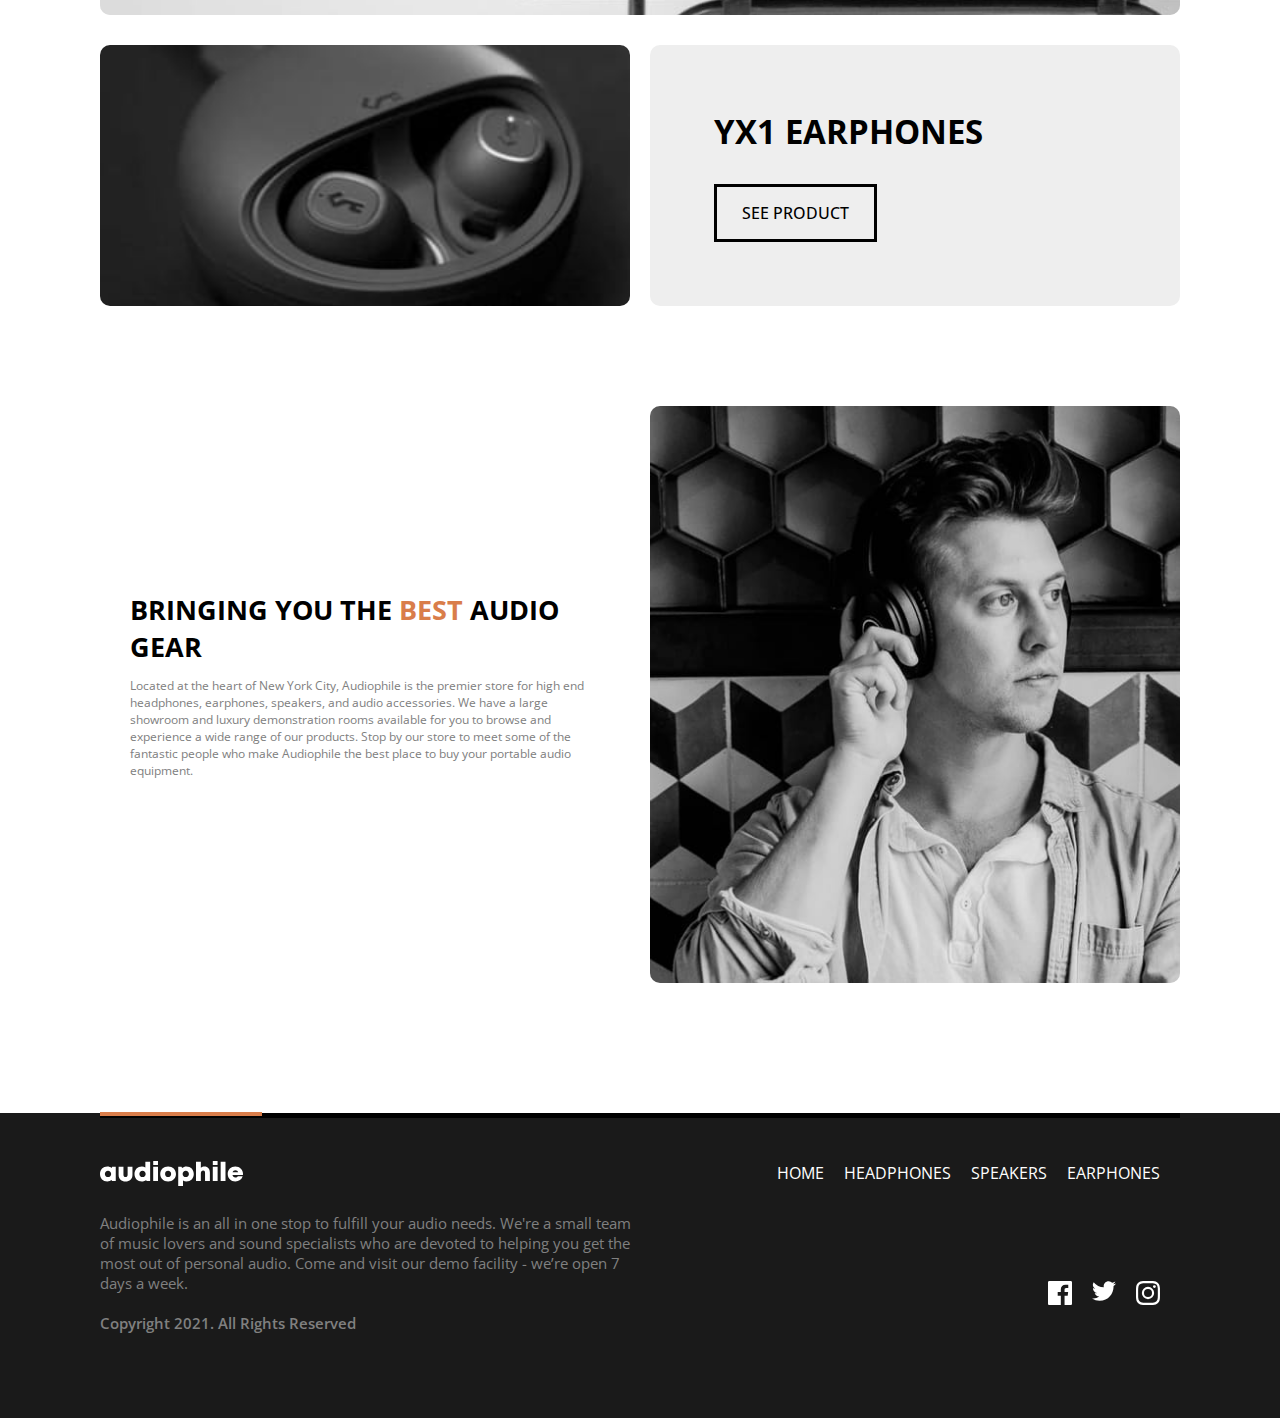
==== commit a80ab2f7: "finish mobile snd desktop design" ====
--- a/index.html
+++ b/index.html
@@ -7,48 +7,66 @@
     <title>Audiophile e-commerce website</title>
 </head>
 <body>
-    <div class="container">
+    <div class="websitePage"> 
         <div class="header">
-            <a><img src="./assets/shared/tablet/icon-hamburger.svg"/></a>
-            <a><img src="./assets/shared/desktop/logo.svg" class="header__logo" alt="the logo of the company - text Audiophile"/></a>
-            <button><img src="./assets/shared/desktop/icon-cart.svg"/></button>
+            <div class="container">
+                <div class="header__inner">
+                    <a href="#" class="header__menuIcon"><img src="./assets/shared/tablet/icon-hamburger.svg" alt="the white menue icon"/></a>
+                    <a href="#"><img src="./assets/shared/desktop/logo.svg" class="header__logo" alt="the logo of the company - text Audiophile"/></a>
+                    <nav class="websiteMenu header__websiteMenu ">
+                        <ul class="websiteMenu__menuList">
+                        <li><a href="#">home</a></li>
+                        <li><a href="#">headphones</a></li>
+                        <li><a href="#">speakers</a></li>
+                        <li><a href="#">earphones</a></li>
+                        </ul>
+                    </nav>
+                    <button class="header__cta" type="button"><img src="./assets/shared/desktop/icon-cart.svg"/></button>
+                </div>
+            </div>
         </div>
         <div class="newProduct">
-            <div class="textPart">
-                <p class="textPart__definition">new product</p>
-                <h1 class="textPart__productName">XX99 Mark II Headphones</h1>
-                <p class="textPart__productDescription">Experience natural, lifelike audio and exceptional build quality made for the passionate music enthusiast.</p>
-                <a class="shopButton">see product</a>
+            <div class="container">
+                <div class="textPart">
+                    <p class="textPart__definition">new product</p>
+                    <h1 class="textPart__productName">XX99 Mark II Headphones</h1>
+                    <p class="textPart__productDescription">Experience natural, lifelike audio and exceptional build quality made for the passionate music enthusiast.</p>
+                    <a class="shopButton">see product</a>
+                </div>
             </div>
         </div>
-        <div class="listOfProducts">
-            <div class="listOfProducts__container listOfProducts__container--normalSpacing productPreview">
-                <a class="productPreview__container">
-                    <img class="productPreview__photo" src="./assets/shared/desktop/image-category-thumbnail-headphones.png" alt="the image of one black headphones product"/>
-                    <p class="productPreview__name">headphones</p>
-                    <span class="shopButton productPreview__shopButton"><span>shop</span> <img src="./assets/shared/desktop/icon-arrow-right.svg" alt="the icon arrow right for the button shop"/></span>
-                </a>
-            </div>
-            <div class="listOfProducts__container listOfProducts__container--normalSpacing productPreview">
-                <a class="productPreview__container">
-                    <img class="productPreview__photo" src="./assets/shared/desktop/image-category-thumbnail-speakers.png" alt="the image of one black speaker product"/>
-                    <p class="productPreview__name">speakers</p>
-                    <span class="shopButton productPreview__shopButton"><span>shop</span> <img src="./assets/shared/desktop/icon-arrow-right.svg" alt="the icon arrow right for the button shop"/></span>
-                </a>
-            </div>
-            <div class="listOfProducts__container listOfProducts__container--bigSpacing productPreview">
-                <a class="productPreview__container">
-                    <img class="productPreview__photo" src="./assets/shared/desktop/image-category-thumbnail-earphones.png" alt="the image of one black earphone product"/>
-                    <p class="productPreview__name">earphones</p>
-                    <span class="shopButton productPreview__shopButton"><span>shop</span> <img src="./assets/shared/desktop/icon-arrow-right.svg" alt="the icon arrow right for the button shop"/></span>
-                </a>
+        <div class="listOfProducts container">
+            <div class="productSet"> 
+                <div class="listOfProducts__container listOfProducts__container--normalSpacing productPreview">
+                    <a class="productPreview__container">
+                        <img class="productPreview__photo" src="./assets/shared/desktop/image-category-thumbnail-headphones.png" alt="the image of one black headphones product"/>
+                        <p class="productPreview__name">headphones</p>
+                        <span class="shopButton productPreview__shopButton"><span>shop</span> <img src="./assets/shared/desktop/icon-arrow-right.svg" alt="the icon arrow right for the button shop"/></span>
+                    </a>
+                </div>
+                <div class="listOfProducts__container listOfProducts__container--normalSpacing productPreview">
+                    <a class="productPreview__container">
+                        <img class="productPreview__photo" src="./assets/shared/desktop/image-category-thumbnail-speakers.png" alt="the image of one black speaker product"/>
+                        <p class="productPreview__name">speakers</p>
+                        <span class="shopButton productPreview__shopButton"><span>shop</span> <img src="./assets/shared/desktop/icon-arrow-right.svg" alt="the icon arrow right for the button shop"/></span>
+                    </a>
+                </div>
+                <div class="listOfProducts__container listOfProducts__container--bigSpacing productPreview">
+                    <a class="productPreview__container">
+                        <img class="productPreview__photo" src="./assets/shared/desktop/image-category-thumbnail-earphones.png" alt="the image of one black earphone product"/>
+                        <p class="productPreview__name">earphones</p>
+                        <span class="shopButton productPreview__shopButton"><span>shop</span> <img src="./assets/shared/desktop/icon-arrow-right.svg" alt="the icon arrow right for the button shop"/></span>
+                    </a>
+                </div>
             </div>
             <div class="listOfProducts__container">
                 <a class="zx9speaker">
                     <img class="zx9speaker__photo" src="./assets/home/desktop/image-speaker-zx9.png" alt="the big image of product - zx9 speaker"/>
-                    <span class="speakerzx9__name">zx9 <br/> speaker</span>
-                    <p class="speakerzx9__description">Upgrade to premium speakers that are phenomenally built to deliver truly remarkable sound.</p>
-                    <span class="shopButton speakerzx9__shopButton ">see product</span>
+                    <div class="zx9speaker__text">
+                        <span class="speakerzx9__name">zx9 <br/> speaker</span>
+                        <p class="speakerzx9__description">Upgrade to premium speakers that are phenomenally built to deliver truly remarkable sound.</p>
+                        <span class="shopButton speakerzx9__shopButton ">see product</span>
+                    </div>
                 </a>
             </div>
             <div class="listOfProducts__container">
@@ -57,40 +75,55 @@
                     <span class="shopButton boughtarea__shopButton">see product</span>
                 </a>
             </div>
-            <div class="listOfProducts__container earphonesyx1"></div>  
-            <div class="listOfProducts__container listOfProducts__container--bigSpacing">
-                <a class="boughtarea">
-                    <span class="boughtarea__name">yx1 earphones</span>
-                    <span class="shopButton boughtarea__shopButton">see product</span>
-                </a>
+            <div class="earphonesyx1Buy">
+                <div class="listOfProducts__container earphonesyx1"></div>  
+                <div class="listOfProducts__container listOfProducts__container--bigSpacing">
+                    <a class="boughtarea">
+                        <span class="boughtarea__name">yx1 earphones</span>
+                        <span class="shopButton boughtarea__shopButton">see product</span>
+                    </a>
+                </div>
             </div>
-            <img class="listOfProducts__container" src="./assets/shared/mobile/image-best-gear.jpg" alt="advertisment black&white photo of the men wearing earphones"/>
-            <div class="listOfProducts__container aboutCompany">
-               <h3 class="aboutCompany__appeal">Bringing you the <span class="aboutCompany__appeal--best"> best</span> audio gear</h3> 
-               <p class="aboutCompany__description">Located at the heart of New York City, Audiophile is the premier store for high end headphones, earphones, speakers, and audio accessories. We have a large showroom and luxury demonstration rooms available for you to browse and experience a wide range of our products. Stop by our store to meet some of the fantastic people who make Audiophile the best place to buy your portable audio equipment.</p>
-            </div> 
-        </div>
-        <div class="contactInformation">
-            <div class="contactInformation__style"></div>
-            <a><img src="./assets/shared/desktop/logo.svg" class="contactInformation__logo" alt="the logo of the company - text Audiophile"/></a>
-            <nav class="websiteMenu">
-                <ul class="websiteMenu__menuList">
-                  <li><a href="#">home</a></li>
-                  <li><a href="#">headphones</a></li>
-                  <li><a href="#">speakers</a></li>
-                  <li><a href="#">earphones</a></li>
-                </ul>
-            </nav>
-            <footer>
-                <p class="contactInformation__description">Audiophile is an all in one stop to fulfill your audio needs. We're a small team of music lovers and sound specialists who are devoted to helping you get the most out of personal audio. Come and visit our demo facility - we’re open 7 days a week.</p>
-                <p class="contactInformation__copyright">Copyright 2021. All Rights Reserved</p>
-            </footer>
-            <div class="contactInformation__socialMedias">
-                <a class="contactInformation__socialMedias contactInformation__socialMedias--facebook"><img src="./assets/shared/desktop/icon-facebook.svg" alt="the white Facebook icon"/></a>
-                <a class="contactInformation__socialMedias contactInformation__socialMedias--x"><img src="./assets/shared/desktop/icon-twitter.svg" alt="the white x icon"/></a>
-                <a class="contactInformation__socialMedias contactInformation__socialMedias--instagram"><img src="./assets/shared/desktop/icon-instagram.svg" alt="the white Instagram icon"/></a>
+            <div class="personAndDiscription">
+                <div class="listOfProducts__container person">
+                    <img class="person__mobileImg" src="./assets/shared/mobile/image-best-gear.jpg" alt="advertisment black&white photo of the men wearing earphones"/>
+                    <img class="person__desktopImg" src="./assets/shared/desktop/image-best-gear.jpg" alt="advertisment black&white photo of the men wearing earphones" />
+                </div>
+                <div class="listOfProducts__container aboutCompany">
+                    <h3 class="aboutCompany__appeal">Bringing you the <span class="aboutCompany__appeal--best"> best</span> audio gear</h3> 
+                    <p class="aboutCompany__description">Located at the heart of New York City, Audiophile is the premier store for high end headphones, earphones, speakers, and audio accessories. We have a large showroom and luxury demonstration rooms available for you to browse and experience a wide range of our products. Stop by our store to meet some of the fantastic people who make Audiophile the best place to buy your portable audio equipment.</p>
+                </div> 
             </div>
         </div>
+        <footer class="bottomNav">
+            <div class="container">
+                <div class="contactInformation"> 
+                    <div class="contactInformation__top"> 
+                        <div class="contactInformation__style"></div>
+                        <a href="#"><img src="./assets/shared/desktop/logo.svg" class="contactInformation__logo" alt="the logo of the company - text Audiophile"/></a>
+                        <nav class="websiteMenu">
+                            <ul class="websiteMenu__menuList">
+                                <li><a href="#">home</a></li>
+                                <li><a href="#">headphones</a></li>
+                                <li><a href="#">speakers</a></li>
+                                <li><a href="#">earphones</a></li>
+                            </ul>
+                        </nav>
+                    </div>
+                    <div class="contactInformation__bottom">
+                        <div class="contactInformation__paragraphs"> 
+                            <p class="contactInformation__description">Audiophile is an all in one stop to fulfill your audio needs. We're a small team of music lovers and sound specialists who are devoted to helping you get the most out of personal audio. Come and visit our demo facility - we’re open 7 days a week.</p>
+                            <p class="contactInformation__copyright">Copyright 2021. All Rights Reserved</p>
+                        </div> 
+                        <div class="contactInformation__socialMedias">
+                            <a><img src="./assets/shared/desktop/icon-facebook.svg" alt="the white Facebook icon"/></a>
+                            <a><img src="./assets/shared/desktop/icon-twitter.svg" alt="the white x icon"/></a>
+                            <a><img src="./assets/shared/desktop/icon-instagram.svg" alt="the white Instagram icon"/></a>
+                        </div>
+                    </div>
+                </div>
+            </div>
+        </footer>
     </div>
     
 </body>
--- a/index.css
+++ b/index.css
@@ -2,6 +2,13 @@
 
 body { 
     font-family: 'Open Sans', sans-serif;
+    margin: 0px;
+}
+
+.container {
+    max-width: 100%;
+    margin: 0 auto;
+    padding: 0 40px;
 }
 
 div {
@@ -14,23 +21,28 @@
 }
 
 .header {
-    display: flex;
-    flex-direction: row;
+    max-width: 100%;
+    background-color:#1a1a1a;
+}
+
+.header > .container {
+    padding: 0;
+}
+
+.header__inner {
+    display: flex;
     align-items: center;
     justify-content: space-between;
-    max-width: 100%;
-    border-bottom: solid ;
-    border-color: #ffffff33;
-    padding: 30px;
-    background-color:#1a1a1a;
-}
-
-.header > button {
+    padding: 20px 20px;
+    border-bottom: 2px solid #404040;
+}
+
+.header__cta {
     border: none;
     background: none;
 }
 
-.container {
+.websitePage {
     width: 100%;
     margin: 0 auto;
 
@@ -83,7 +95,7 @@
 }
 
 .productPreview__photo {
-    width: 40%;
+    width: 130px;
     position: absolute;
     top: -28%;
    
@@ -101,7 +113,7 @@
 
 .listOfProducts__container {
     width: 100%;
-    margin-bottom: 20px;
+    margin-bottom: 30px;
     background-color: rgb(238 238 238);
     border-radius: 10px;
 }
@@ -110,10 +122,6 @@
     margin-bottom: 50px;
 }
 
-.listOfProducts__container--bigSpacing {
-    margin-bottom: 80px;
-}
-
 .productPreview__name {
     width: 100%;
     text-align: center;
@@ -150,6 +158,7 @@
 }
 
 .zx9speaker__photo {
+    max-width: 100%;
     width: 60%;
     margin-bottom: 30px;
     
@@ -163,9 +172,9 @@
     color: white;
     padding: 30px;
     background-image: url(./assets/home/desktop/pattern-circles.svg);
-    background-position: center 300%;
+    background-position: center -155px;
     background-repeat: no-repeat;
-    background-size: 167%;
+    background-size: 640px;
     border-radius: 10px;
 }
 
@@ -183,7 +192,7 @@
 .speakerzx9__description {
     text-align: center;
     color:#ffffffba;
-    margin-bottom: 20px;
+    margin-bottom: 40px;
 
 }
 
@@ -208,6 +217,7 @@
     background-repeat: no-repeat;
     background-size: 120%;
     text-transform: uppercase;
+    border-radius: 10px;
 }
 
 .boughtarea__shopButton {
@@ -232,7 +242,11 @@
     background-image: url(./assets/home/mobile/image-earphones-yx1.jpg);
     background-position: center;
     background-repeat: no-repeat;
-    background-size: 120%;
+    background-size: 150%;
+}
+
+.earphonesyx1Buy {
+    margin-bottom: 80px;
 }
 
 
@@ -253,6 +267,14 @@
     text-transform: uppercase;
 }
 
+.person__desktopImg {
+    display: none;
+}
+
+.person__mobileImg {
+    border-radius: 10px;
+}
+
 
 .aboutCompany {
    background: none;
@@ -282,7 +304,7 @@
     align-items: center;
     max-width: 100%;
     border-top: 5px solid;
-    padding: 30px;
+    padding: 30px 0px;
     background-color:#1a1a1a;
     border-image-slice: 1;
     position: relative;
@@ -315,11 +337,19 @@
     color: grey;
     margin-bottom: 20px;
     font-weight: 600;
-
+    text-align: center;
+    font-size: 15px;
+
+}
+
+.contactInformation__paragraphs {
+    font-size: 15px;
+    margin-bottom: 35px;
 }
 
 .contactInformation__socialMedias {
     display: flex;
+    justify-content: center;
 }
 
 .contactInformation__socialMedias > a {
@@ -328,10 +358,248 @@
 }
 
 .contactInformation__style {
-    width: 30%;
+    width: 50%;
     background-color: rgb(217 125 74);
     padding: 2px;
     position: absolute;
     top: -0.9%;
-}
-
+    left: 25%;
+}
+
+.header__websiteMenu {
+    display: none;
+}
+
+.zx9speaker__text {
+    text-align: center;
+    margin-bottom: 25px;
+}
+
+.contactInformation__leftPart {
+    display: flex;
+    flex-direction: column;
+    align-items: center;
+}
+
+a:hover {
+    cursor: pointer;
+}
+
+.bottomNav {
+    max-width: 100%;
+    background-color:#1a1a1a;
+}
+
+
+
+
+@media only screen and (min-width: 900px) {
+    .container {
+        width: 1280px;
+        max-width: 100%;
+        margin: 0 auto;
+        padding: 0 40px;
+    }
+
+    .header > .container {
+        padding: 0 100px;
+    }
+
+    .header__inner {
+        padding: 20px 0;
+    }
+    
+    .header__menuIcon {
+        display: none;
+    }
+
+    .websiteMenu {
+        display: flex;
+        flex-direction: row;
+    }
+
+    .websiteMenu__menuList {
+        display: flex;
+        flex-direction: row;
+        margin: 0;
+    }
+   
+    .websiteMenu__menuList > li {
+        margin-right: 20px;
+    }
+
+    .newProduct{
+        background-image: url("./assets/home/desktop/image-hero.jpg");
+        background-position: center 90%;
+        background-size: 100%;
+        margin-bottom: 140px;
+    }
+
+    .textPart {
+        align-items: start;
+        width: 50%;
+        padding: 60px;
+    }
+
+    .textPart__productName, .textPart__productDescription {
+        text-align: start;
+    }
+
+    .productSet {
+        display: flex;
+        margin-bottom: 120px;
+    }
+
+    .productPreview {
+        margin-right: 25px;
+    }
+
+    .productPreview:last-child {
+        margin-right: 0px;
+    }
+
+    .listOfProducts__container--bigSpacing {
+        margin-bottom: 49px;
+    }
+
+    .listOfProducts {
+        padding: 0px 100px;
+    }
+
+    .zx9speaker__photo {
+        display: none;
+    }
+
+    .zx9speaker { 
+        background-image:  url(./assets/home/desktop/image-speaker-zx9.png), url(./assets/home/desktop/pattern-circles.svg);
+        background-position: 14% 110%, -61% 2%;
+        background-repeat: no-repeat;
+        background-size:  30%, 78%;
+        align-items: end;
+    }
+
+    .zx9speaker__text {
+        width: 50%;
+        text-align: start;
+        padding: 30px;
+    }
+    
+    .speakerzx9__description {
+        text-align: start;
+    }
+
+    .boughtarea__big {
+        padding: 56px;
+        background-image: url(./assets/home/desktop/image-speaker-zx7.jpg);
+        background-position: center;
+        background-repeat: no-repeat;
+        background-size: 120%;
+    }
+
+    .earphonesyx1Buy {
+        display: flex;
+        margin-bottom: 100px;
+    }
+
+    .earphonesyx1Buy > div {
+        margin-bottom: 0px;
+    }
+
+    .earphonesyx1 {
+        margin-right: 20px;
+        background-image: url(./assets/home/desktop/image-earphones-yx1.jpg);
+    }
+
+
+    .boughtarea {
+        padding: 64px;
+    }
+
+    .personAndDiscription {
+        display: flex;
+        flex-direction: row-reverse;
+        margin-bottom: 100px;
+    }
+
+    .person__mobileImg  {
+        display: none;
+    }
+
+    .personAndDiscription > div {
+        flex: 1 0 45%;
+    }
+
+    .aboutCompany {
+        display: flex;
+        flex-direction: column;
+        justify-content: center;
+        padding: 100px 30px;
+    }
+
+    .aboutCompany__description {
+        text-align: start;
+        font-size: 12px;
+    }
+
+    .aboutCompany__appeal {
+        text-align: start;
+        font-size: 27px;
+        margin-bottom: 0px;
+    }
+
+    .contactInformation__top {
+        display: flex;
+        width: 100%;
+        justify-content: space-between;
+        align-items: center;
+    }
+
+    .contactInformation__bottom {
+        display: flex;
+        align-items: center;
+    }
+
+    .contactInformation__style {
+        width: 15%;
+        top: -2.1%;
+        left: 0%;
+    }
+    
+    .contactInformation__paragraphs {
+        display: block;
+    }
+    
+    .contactInformation__bottom > div {
+        flex: 1 0 50%;
+    }
+
+    .contactInformation__description {
+        text-align: left;
+    }
+   
+    .contactInformation__socialMedias {
+        display: flex;
+        height: 50%;
+        justify-content: end;
+    }
+
+    .contactInformation__copyright {
+        text-align: start;
+    }
+
+    .bottomNav > .container {
+        padding: 0 100px;
+    }
+
+    .person__desktopImg {
+        display: block;
+        width: 100%;
+        height: 100%;
+        border-radius: 10px;
+    }
+
+    .aboutCompany {
+        margin-right: 20px;
+
+    }
+}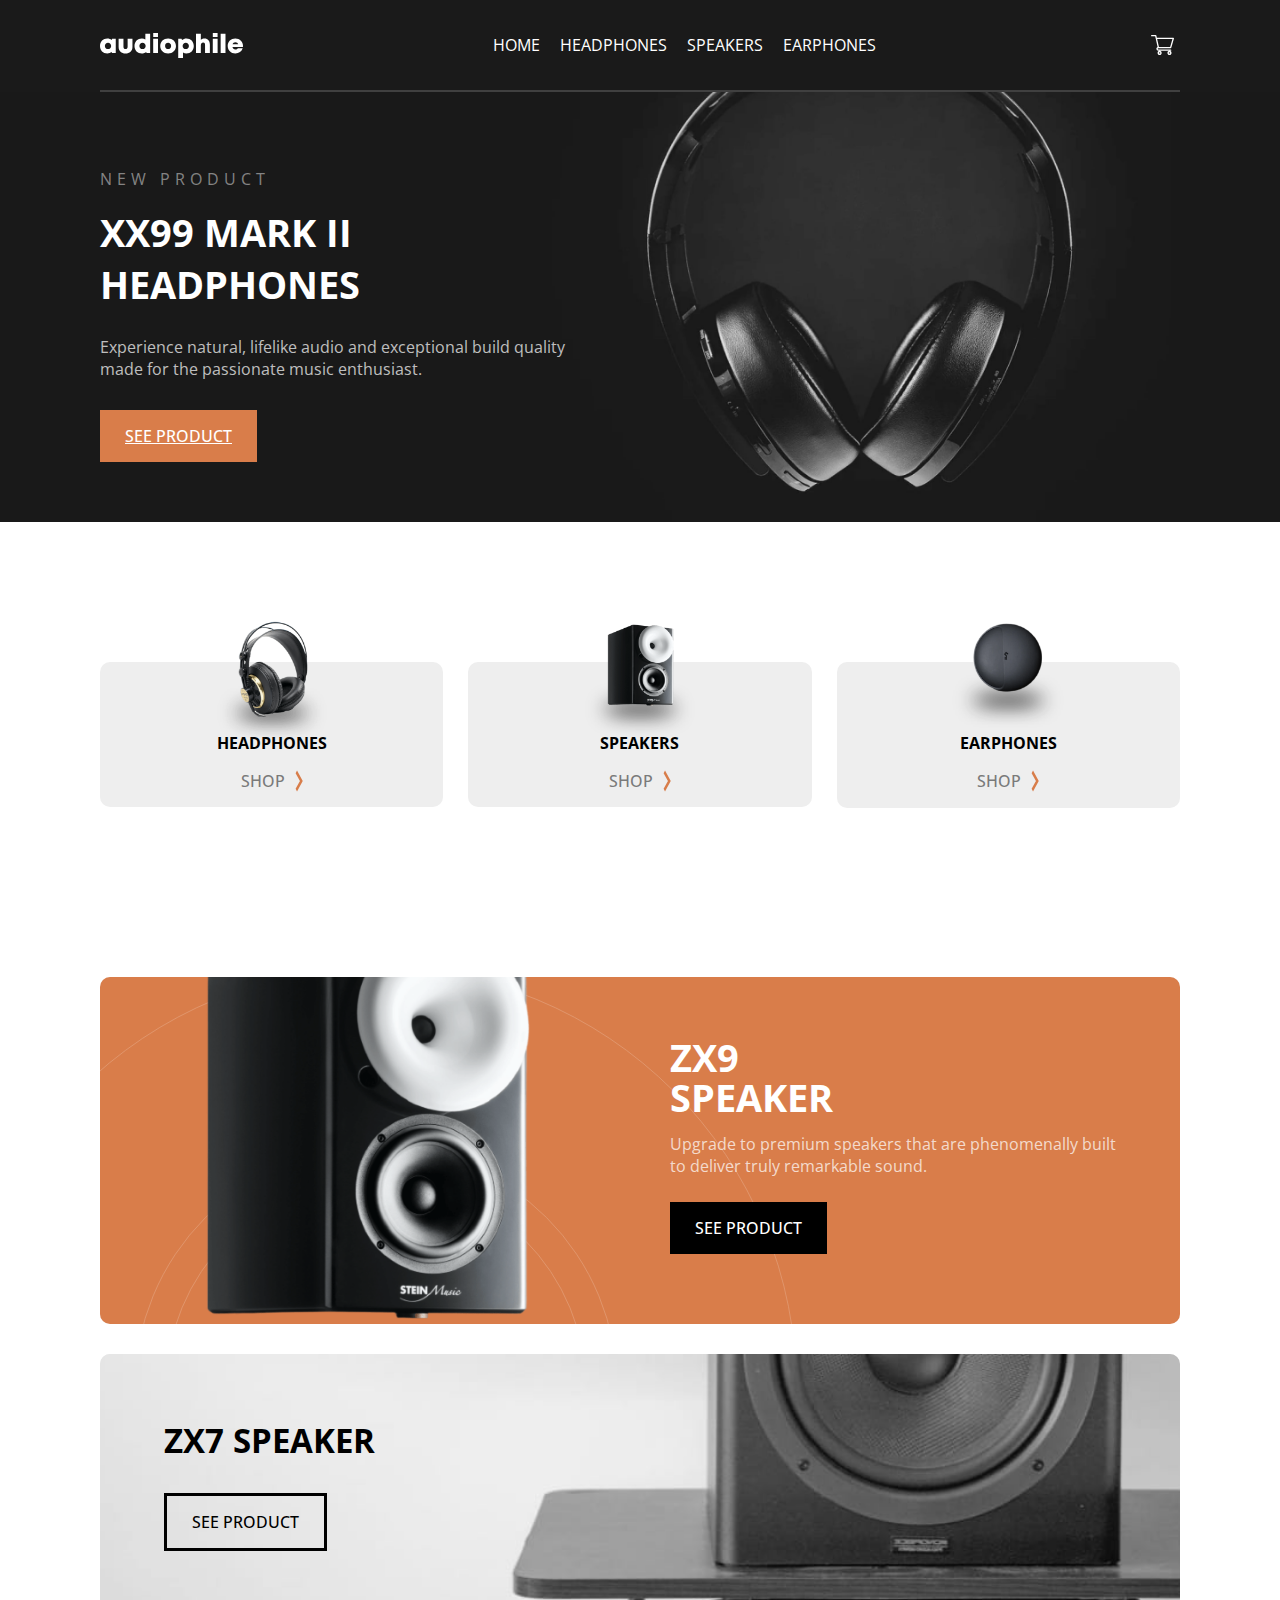
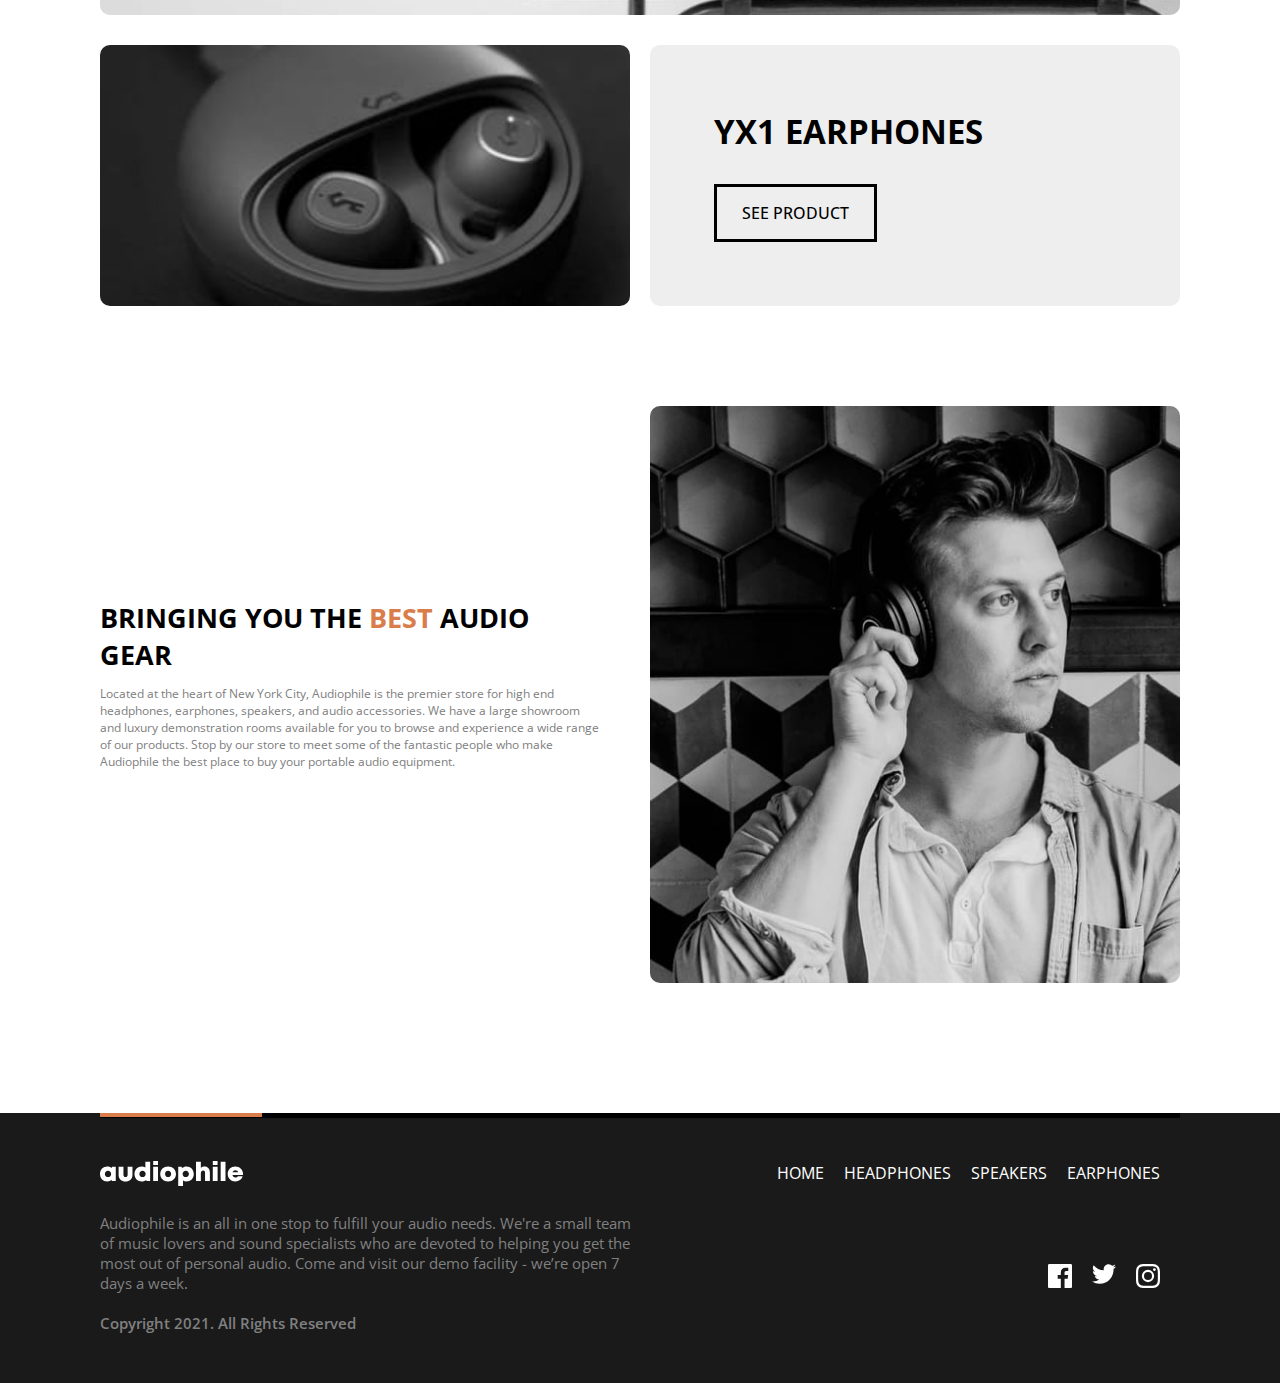
==== commit 11ac84e5: "add link" ====
--- a/index.html
+++ b/index.html
@@ -31,7 +31,7 @@
                     <p class="textPart__definition">new product</p>
                     <h1 class="textPart__productName">XX99 Mark II Headphones</h1>
                     <p class="textPart__productDescription">Experience natural, lifelike audio and exceptional build quality made for the passionate music enthusiast.</p>
-                    <a class="shopButton">see product</a>
+                    <a href="./product.html" class="shopButton">see product</a>
                 </div>
             </div>
         </div>
--- a/index.css
+++ b/index.css
@@ -534,6 +534,7 @@
         flex-direction: column;
         justify-content: center;
         padding: 100px 30px;
+        padding-left: 0px;
     }
 
     .aboutCompany__description {
@@ -567,6 +568,7 @@
     
     .contactInformation__paragraphs {
         display: block;
+        margin-bottom: 0px;
     }
     
     .contactInformation__bottom > div {
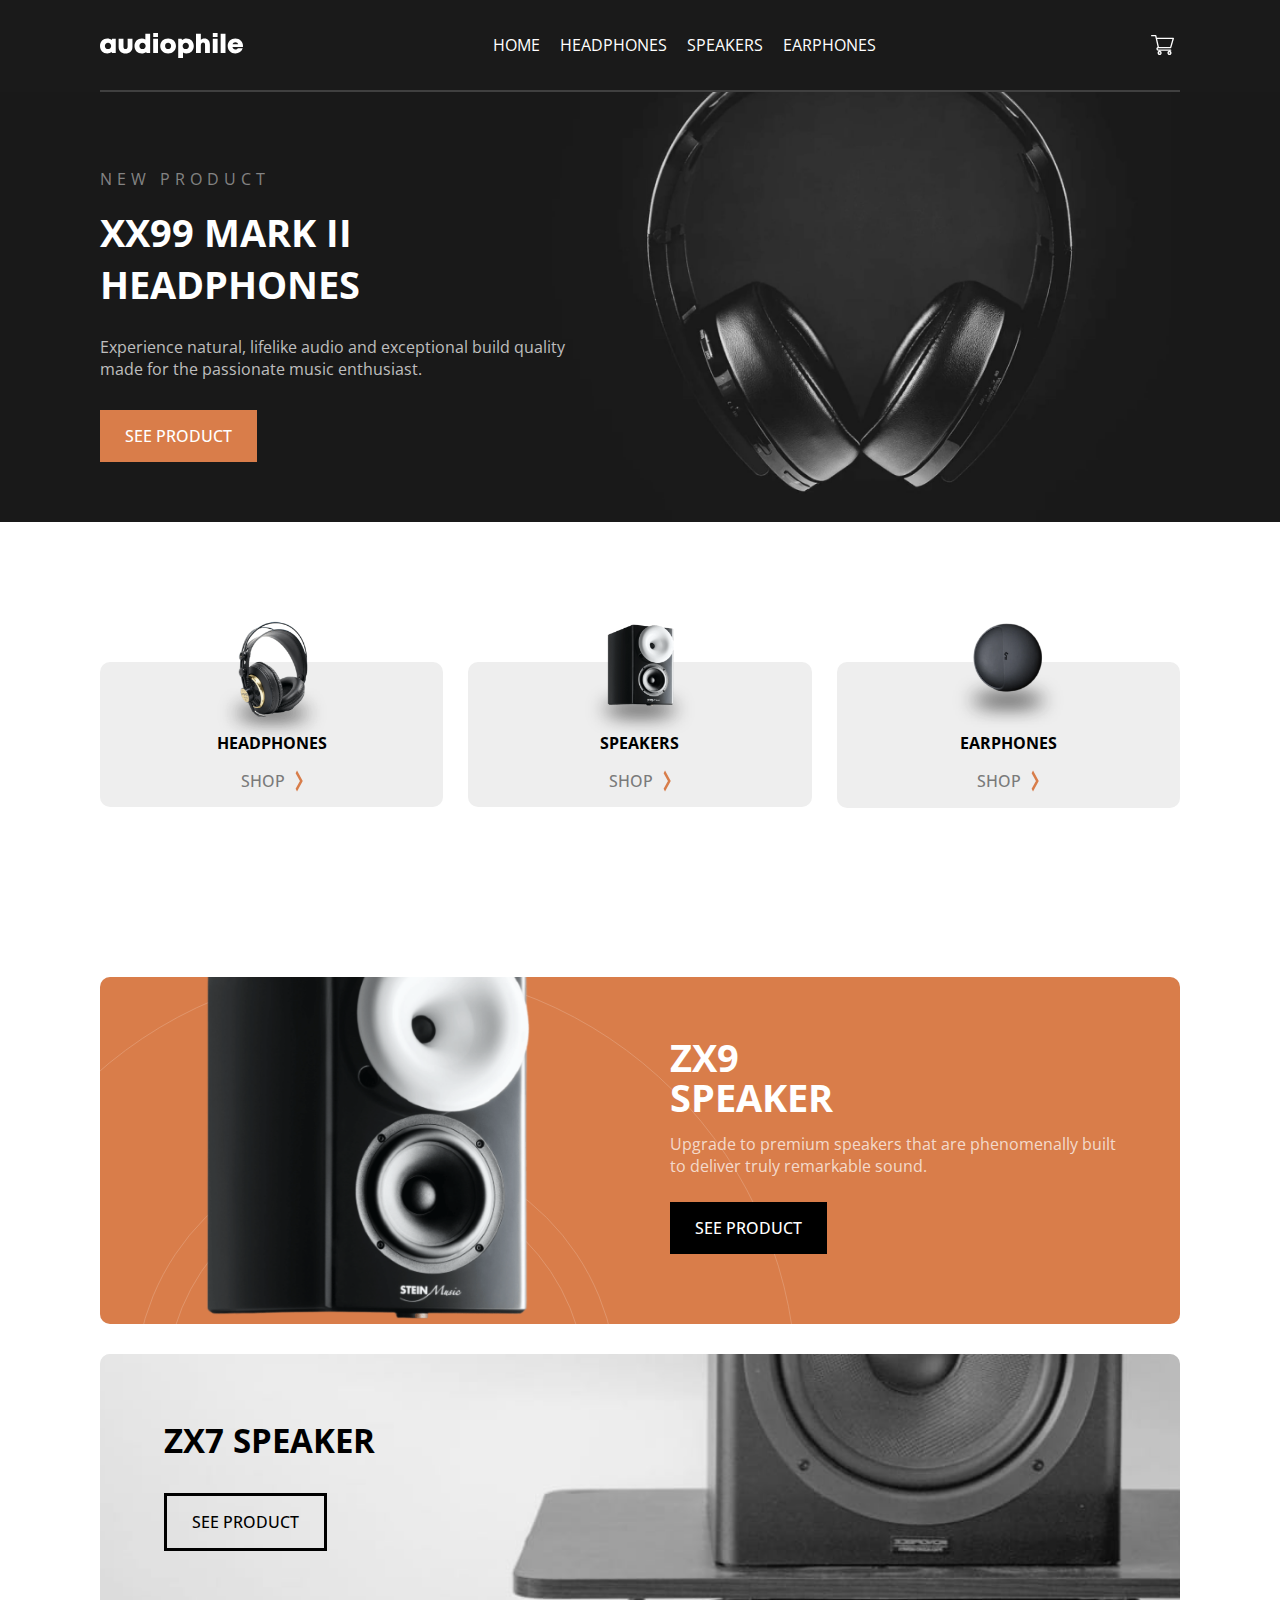
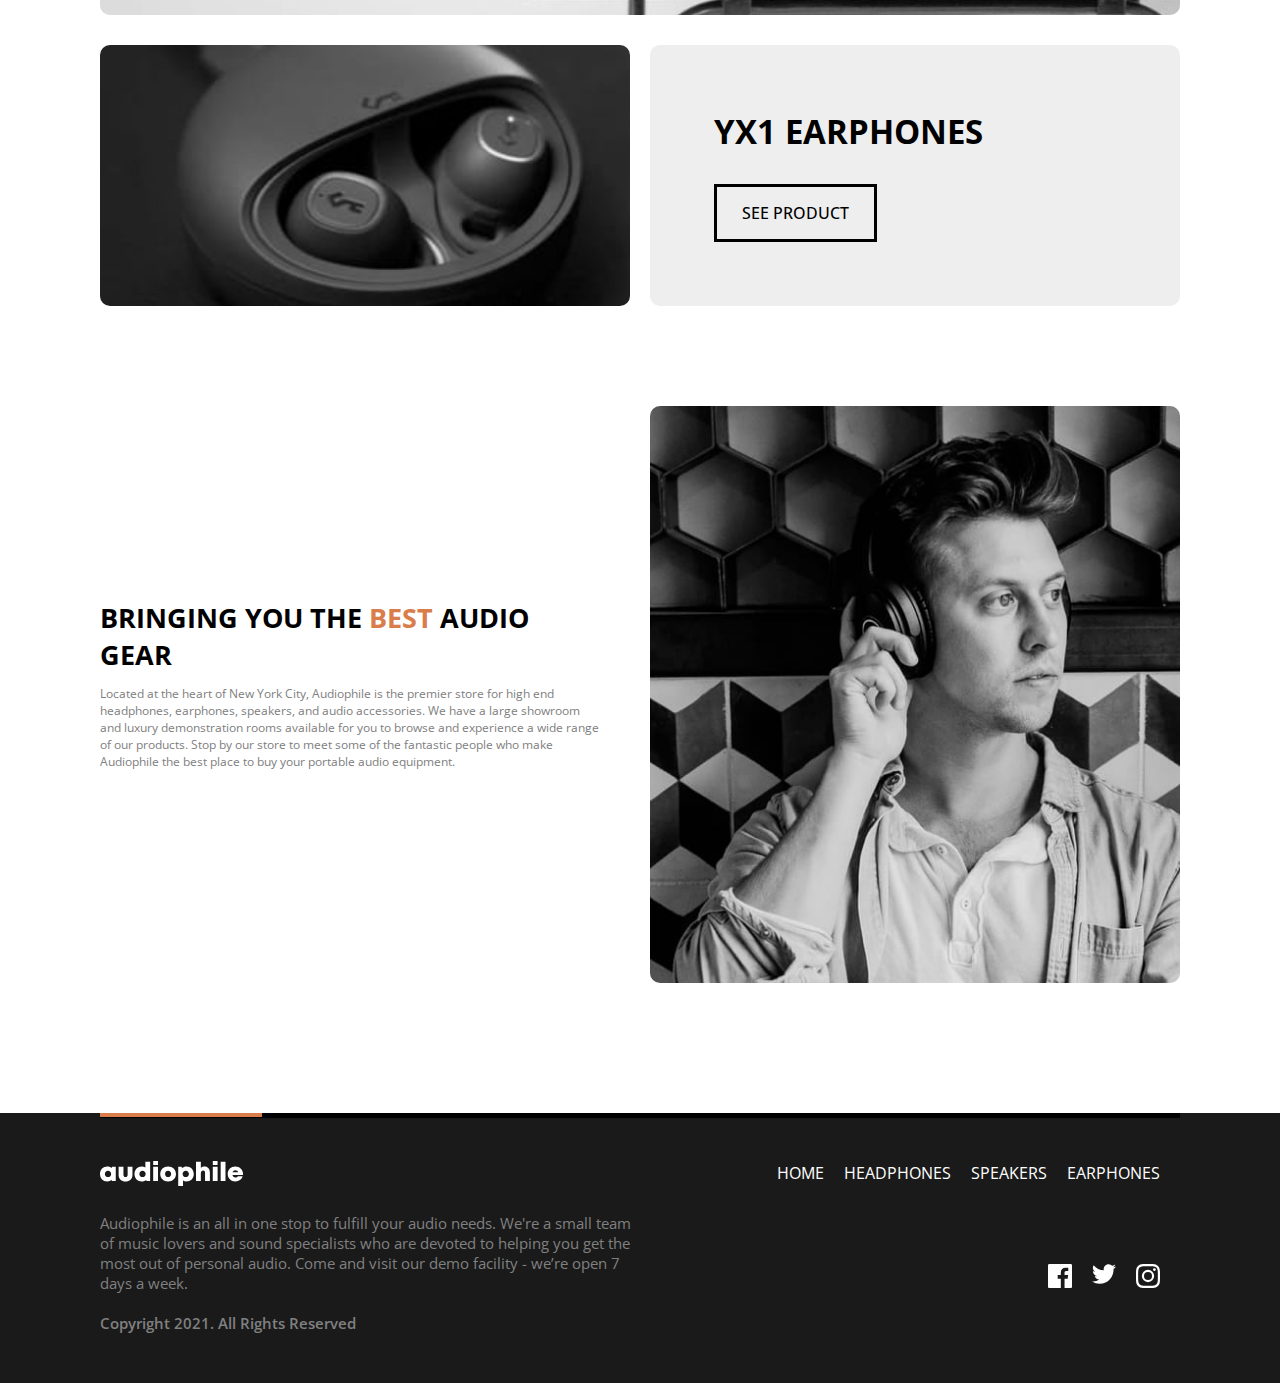
==== commit 0b7d8729: "finish the project" ====
--- a/index.html
+++ b/index.html
@@ -38,21 +38,21 @@
         <div class="listOfProducts container">
             <div class="productSet"> 
                 <div class="listOfProducts__container listOfProducts__container--normalSpacing productPreview">
-                    <a class="productPreview__container">
+                    <a href="#" class="productPreview__container">
                         <img class="productPreview__photo" src="./assets/shared/desktop/image-category-thumbnail-headphones.png" alt="the image of one black headphones product"/>
                         <p class="productPreview__name">headphones</p>
                         <span class="shopButton productPreview__shopButton"><span>shop</span> <img src="./assets/shared/desktop/icon-arrow-right.svg" alt="the icon arrow right for the button shop"/></span>
                     </a>
                 </div>
                 <div class="listOfProducts__container listOfProducts__container--normalSpacing productPreview">
-                    <a class="productPreview__container">
+                    <a href="#" class="productPreview__container">
                         <img class="productPreview__photo" src="./assets/shared/desktop/image-category-thumbnail-speakers.png" alt="the image of one black speaker product"/>
                         <p class="productPreview__name">speakers</p>
                         <span class="shopButton productPreview__shopButton"><span>shop</span> <img src="./assets/shared/desktop/icon-arrow-right.svg" alt="the icon arrow right for the button shop"/></span>
                     </a>
                 </div>
                 <div class="listOfProducts__container listOfProducts__container--bigSpacing productPreview">
-                    <a class="productPreview__container">
+                    <a href="#" class="productPreview__container">
                         <img class="productPreview__photo" src="./assets/shared/desktop/image-category-thumbnail-earphones.png" alt="the image of one black earphone product"/>
                         <p class="productPreview__name">earphones</p>
                         <span class="shopButton productPreview__shopButton"><span>shop</span> <img src="./assets/shared/desktop/icon-arrow-right.svg" alt="the icon arrow right for the button shop"/></span>
@@ -60,7 +60,7 @@
                 </div>
             </div>
             <div class="listOfProducts__container">
-                <a class="zx9speaker">
+                <a href="#" class="zx9speaker">
                     <img class="zx9speaker__photo" src="./assets/home/desktop/image-speaker-zx9.png" alt="the big image of product - zx9 speaker"/>
                     <div class="zx9speaker__text">
                         <span class="speakerzx9__name">zx9 <br/> speaker</span>
@@ -70,7 +70,7 @@
                 </a>
             </div>
             <div class="listOfProducts__container">
-                <a class="boughtarea boughtarea__big">
+                <a href="#" class="boughtarea boughtarea__big">
                     <span class="boughtarea__name">zx7 speaker</span>
                     <span class="shopButton boughtarea__shopButton">see product</span>
                 </a>
@@ -78,7 +78,7 @@
             <div class="earphonesyx1Buy">
                 <div class="listOfProducts__container earphonesyx1"></div>  
                 <div class="listOfProducts__container listOfProducts__container--bigSpacing">
-                    <a class="boughtarea">
+                    <a href="#" class="boughtarea">
                         <span class="boughtarea__name">yx1 earphones</span>
                         <span class="shopButton boughtarea__shopButton">see product</span>
                     </a>
@@ -116,9 +116,9 @@
                             <p class="contactInformation__copyright">Copyright 2021. All Rights Reserved</p>
                         </div> 
                         <div class="contactInformation__socialMedias">
-                            <a><img src="./assets/shared/desktop/icon-facebook.svg" alt="the white Facebook icon"/></a>
-                            <a><img src="./assets/shared/desktop/icon-twitter.svg" alt="the white x icon"/></a>
-                            <a><img src="./assets/shared/desktop/icon-instagram.svg" alt="the white Instagram icon"/></a>
+                            <a href="#"><img src="./assets/shared/desktop/icon-facebook.svg" alt="the white Facebook icon"/></a>
+                            <a href="#"><img src="./assets/shared/desktop/icon-twitter.svg" alt="the white x icon"/></a>
+                            <a href="#"><img src="./assets/shared/desktop/icon-instagram.svg" alt="the white Instagram icon"/></a>
                         </div>
                     </div>
                 </div>
--- a/index.css
+++ b/index.css
@@ -8,7 +8,7 @@
 .container {
     max-width: 100%;
     margin: 0 auto;
-    padding: 0 40px;
+    padding: 0 10px;
 }
 
 div {
@@ -23,6 +23,8 @@
 .header {
     max-width: 100%;
     background-color:#1a1a1a;
+    position: sticky;
+    top: 0;
 }
 
 .header > .container {
@@ -97,8 +99,7 @@
 .productPreview__photo {
     width: 130px;
     position: absolute;
-    top: -28%;
-   
+    top: -28%; 
 }
 
 .productPreview {
@@ -128,6 +129,7 @@
     font-weight: 700;
     text-transform: uppercase;
     margin-top: 20px;
+    color: black;
 }
 
 .productPreview__shopButton {
@@ -160,8 +162,7 @@
 .zx9speaker__photo {
     max-width: 100%;
     width: 60%;
-    margin-bottom: 30px;
-    
+    margin-bottom: 30px;  
 }
 
 .zx9speaker {
@@ -196,7 +197,6 @@
 
 }
 
-
 .speakerzx9__shopButton {
     background-color: black;
     color: white;
@@ -274,7 +274,6 @@
 .person__mobileImg {
     border-radius: 10px;
 }
-
 
 .aboutCompany {
    background: none;
@@ -339,7 +338,6 @@
     font-weight: 600;
     text-align: center;
     font-size: 15px;
-
 }
 
 .contactInformation__paragraphs {
@@ -354,7 +352,6 @@
 
 .contactInformation__socialMedias > a {
     margin-right: 20px;
-
 }
 
 .contactInformation__style {
@@ -385,13 +382,223 @@
     cursor: pointer;
 }
 
+button:hover {
+    cursor: pointer;
+    background-color: rgb(114 76 55 / 65%);
+}
+
 .bottomNav {
     max-width: 100%;
     background-color:#1a1a1a;
 }
 
-
-
+.bottomNav > .container {
+    padding: 0px 40px;
+}
+
+a {
+    text-decoration: none;
+}
+
+.checkoutFlow {
+    background-color: rgb(241 241 241);
+}
+
+.goBack {
+    font-size: 12px;
+    color: rgb(133 133 133);
+    margin-top: 30px;
+    margin-bottom: 10px;
+    background: none;
+    border: none;
+}
+
+.checkoutPage__container {
+    background-color: white;
+    border-radius: 10px;
+    padding: 30px;
+}
+
+.container__checkout {
+    width: 100%;
+}
+
+.checkoutPage {
+    display: flex;
+    flex-direction: column;
+}
+
+.checkoutPage > .checkout {
+    flex: 1 0 60%;
+}
+
+.checkoutPage > .summary {
+    flex: 1 0 40%;
+    height: 50%;
+    background-color: rgb(241 241 241);
+}
+
+.checkout__title {
+    text-transform: uppercase;
+    font-size: 22px;
+    margin: 0px;
+    margin-bottom: 20px;
+}
+
+.checkout__section {
+    color: rgb(217 125 74);
+    text-transform: uppercase;
+    font-size: 9px;
+    font-weight: bold;
+    margin-bottom: 20px;
+}
+
+.infoField {
+    display: flex;
+    flex-direction: column;
+}
+
+.contactInfo {
+    color: black;
+    font-size: 10px;
+    font-weight: bold;
+    margin-bottom: 5px;
+}
+
+.infoField__input {
+    padding: 13px;
+    border-radius: 7px;
+    border-width: 1px;
+    border-color: #80808036;
+    margin-bottom: 15px;
+}
+
+.infoField__input--last {
+    margin-bottom: 0px;
+}
+
+
+.checkout__form {
+    margin-bottom: 30px;
+}
+
+.nameAndEmail, .phoneNumber, .zipAndCity, .country, .emoneyNumberPin, .paymentMethod {
+    display: flex;
+    flex-direction: column;
+}
+
+.infoField__half {
+    flex: 0 0 48%;
+    
+}
+
+.summary__title {
+    text-transform: uppercase;
+    font-size: 16px;
+    margin: 0px;
+    margin-bottom: 20px;
+}
+
+.productInBox {
+    display: flex;
+    margin-bottom: 10px;
+}
+
+.productInBox__photo {
+    width: 60%;
+    border-radius: 5px;
+}
+
+
+.infoField__paymentMethod {
+    padding: 10px;
+    border: solid;
+    border-radius: 7px;
+    border-width: 1px;
+    border-color: #80808036;
+    margin-bottom: 10px;
+}
+
+.infoField__paymentMethod:has(input:checked) {
+    border: 1px solid rgb(217 125 74);
+}
+
+input[type="radio" i] {
+   accent-color: rgb(217 125 74); 
+}
+
+.productInBox__text {
+    display: flex;
+    width: 100%;
+    justify-content: space-between;
+    padding: 10px 0px;
+}
+
+.nameAndPrice {
+    display: flex;
+    flex-direction: column;
+}
+
+.nameAndPrice__name {
+    text-transform: uppercase;
+    font-size: 15px;
+    color: black;
+    font-weight: bold;
+    margin-bottom: 5px;
+}
+
+.nameAndPrice__price {
+    color: rgb(160 158 158);
+    font-size: 12px;
+    font-weight: bold;
+}
+
+.numberOfThings {
+    color: rgb(160 158 158);
+    font-size: 12px;
+    font-weight: bold;
+}
+
+.priceComponents__item {
+    display: flex;
+    justify-content: space-between;
+    margin-bottom: 7px;
+}
+
+.summary__products {
+    margin-bottom: 30px;
+}
+
+.productInBox:last-child {
+    margin-bottom: 0px;
+}
+
+.priceComponents__title {
+    text-transform: uppercase;
+    color: rgb(160 158 158);
+    font-size: 14px;
+}
+
+.priceComponents__price {
+    color: black;
+    font-weight: bold;
+}
+
+.priceComponents__item:last-child {
+    margin: 20px 0px;
+}
+
+.priceComponents__price--finish {
+    color: rgb(217 125 74);
+}
+
+.summary__shopButton {
+    width: 100%;
+}
+
+.summary {
+    margin-bottom: 30px;
+}
 
 @media only screen and (min-width: 900px) {
     .container {
@@ -401,6 +608,11 @@
         padding: 0 40px;
     }
 
+
+    .header {
+        position: relative;
+    }
+
     .header > .container {
         padding: 0 100px;
     }
@@ -602,6 +814,57 @@
 
     .aboutCompany {
         margin-right: 20px;
-
+    }
+
+    .checkoutFlow > .container {
+        padding: 0 100px;
+    }
+
+    .checkoutPage {
+        display: flex;
+        flex-direction: row;
+    }
+
+    .checkoutPage > .checkout {
+        margin-right: 20px;
+        margin-bottom: 100px;
+    }
+
+    .nameAndEmail, .phoneNumber, .zipAndCity, .country, .emoneyNumberPin, .paymentMethod {
+        display: flex;
+        flex-direction: row;
+        justify-content: space-between;
+        margin-bottom: 20px;
+    }
+
+    .] {
+        margin-bottom: 0px;
+    }
+    
+    .adress {
+        margin-bottom: 20px;
+    }
+
+    .infoField__paymentMethod:last-child {
+        margin-bottom: 0;
+    }
+
+    .goBack {
+        margin-top: 50px;
+        margin-bottom: 30px;
+    }
+
+    .checkoutPage > .summary {
+        flex: 1 0 40%;
+        height: 50%;
+        background-color: white;
+    }
+
+    .summary {
+        margin-bottom: 0px;
+    }
+
+    .infoField__input {
+        margin-bottom: 0px;
     }
 }